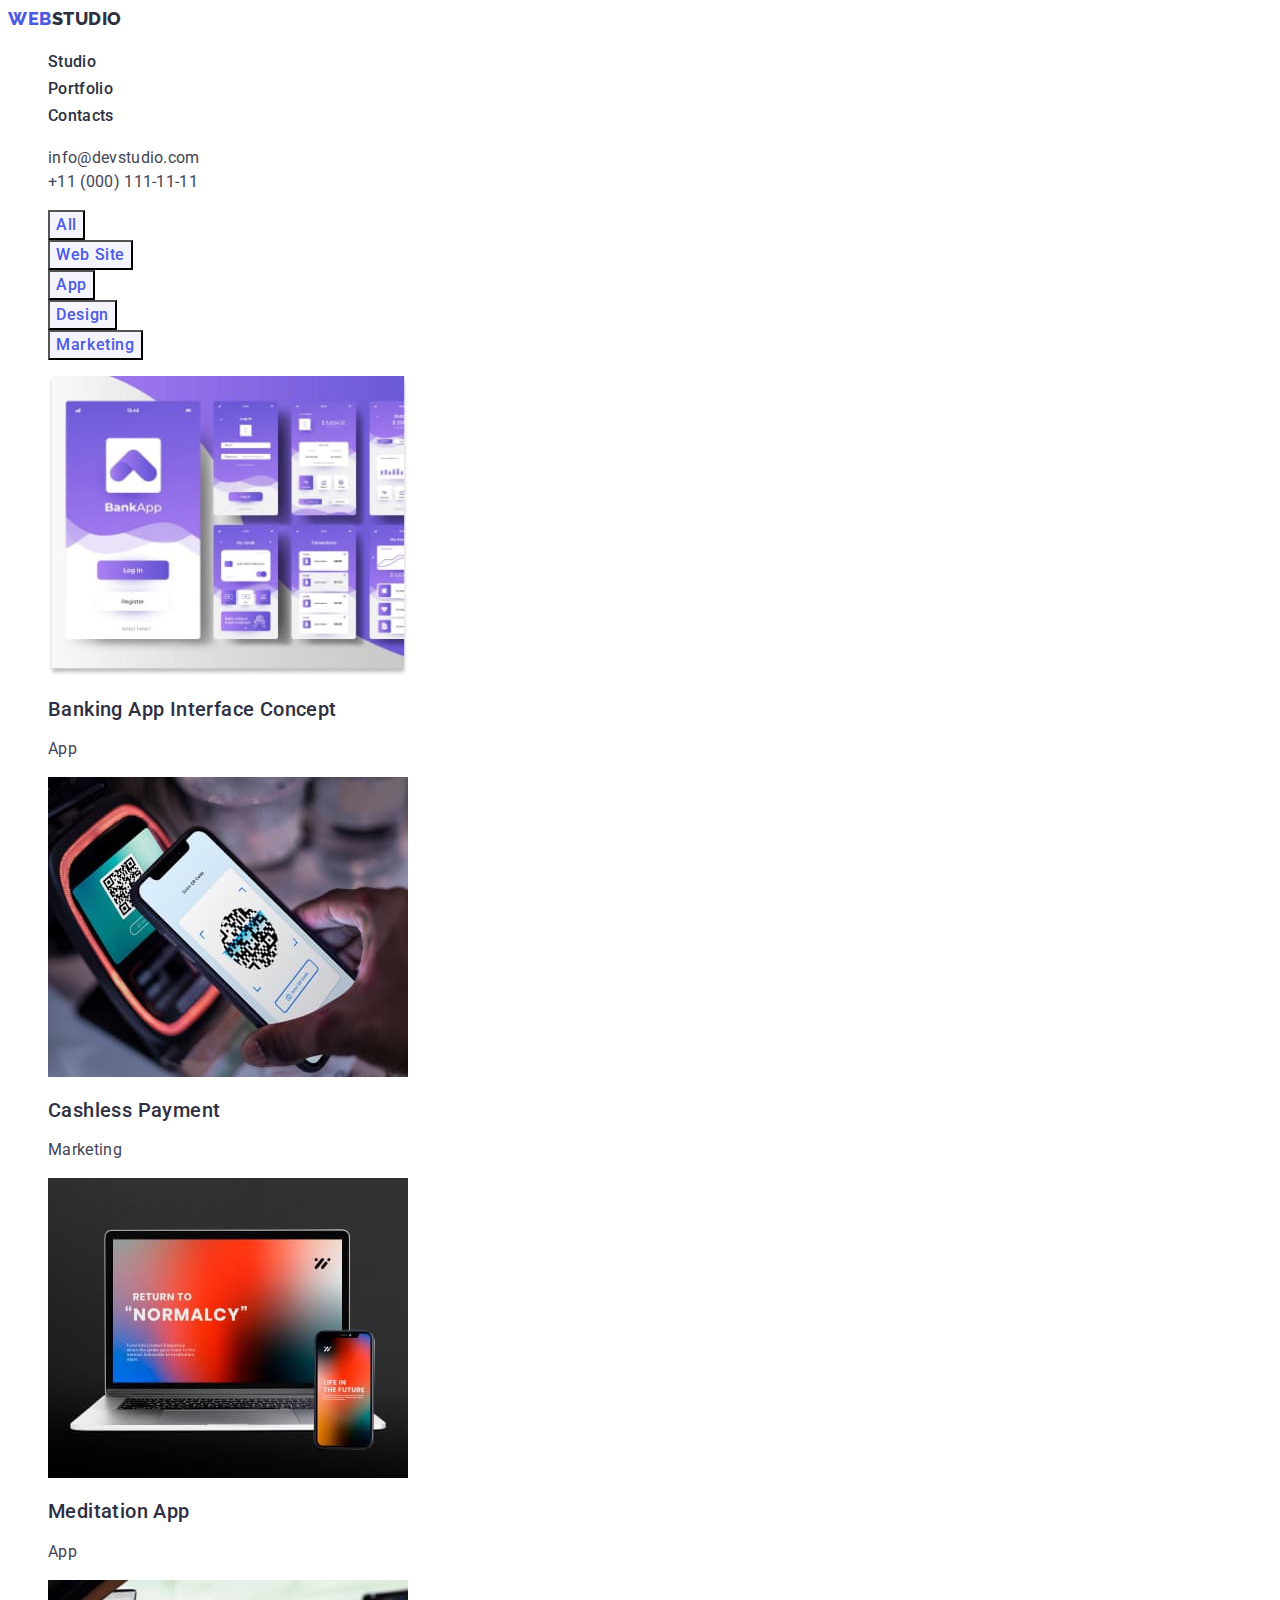
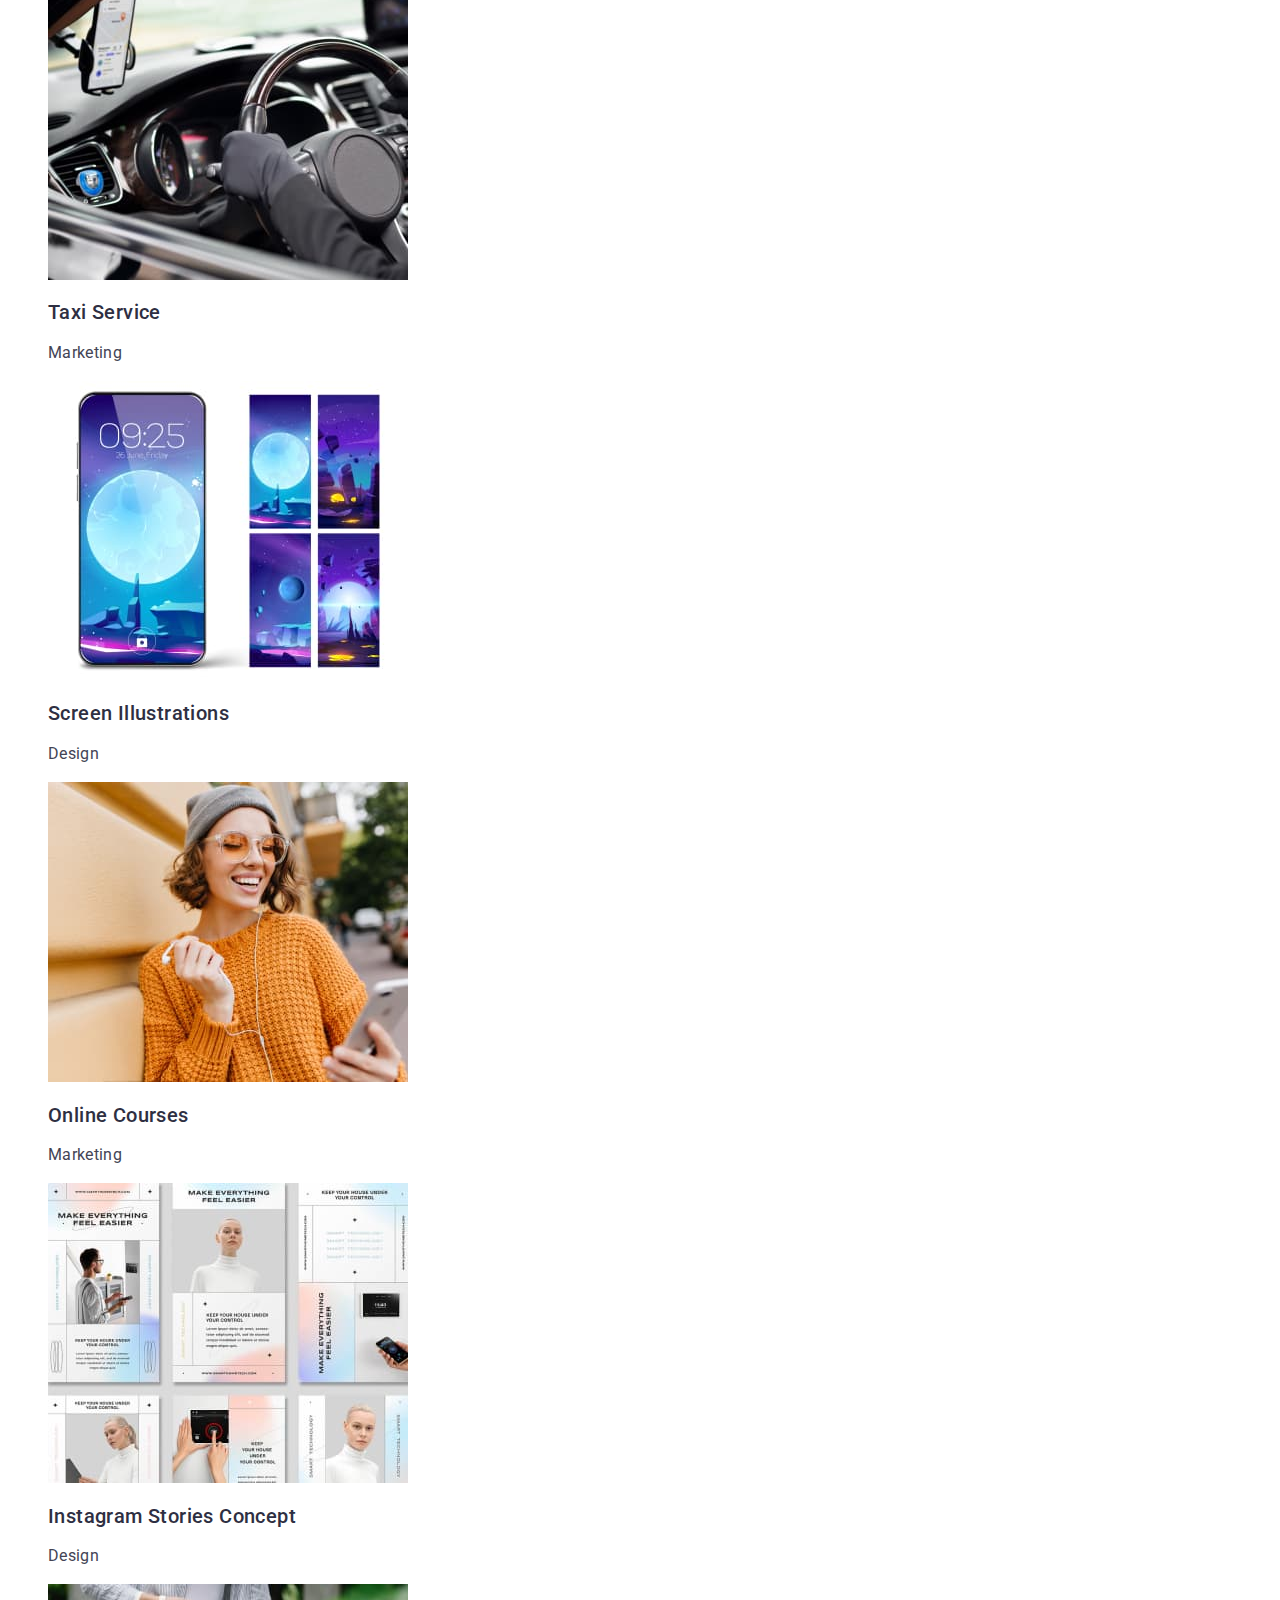
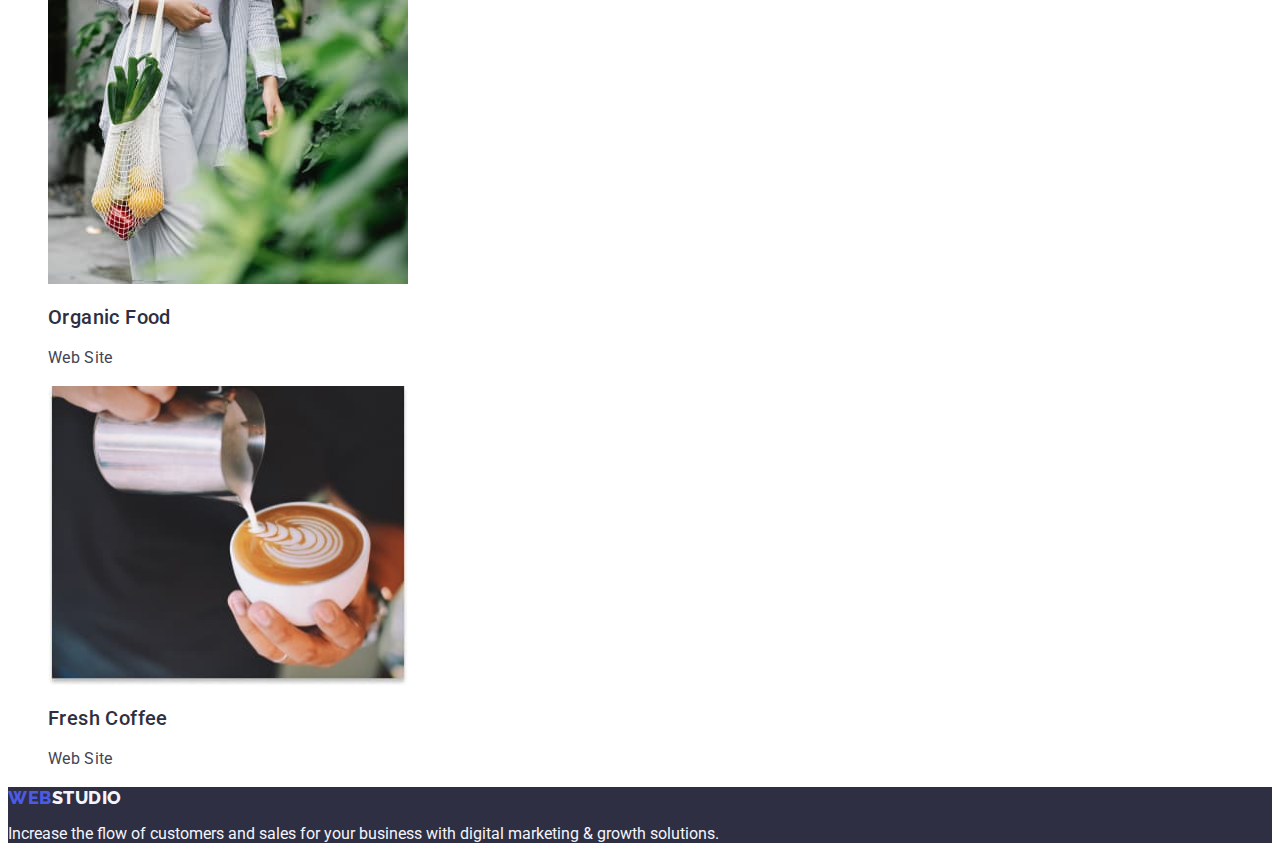
==== portfolio.html @ 9e032e18 "Initial commit" ====
<!DOCTYPE html>
<html lang="en">
<head>
    <meta charset="UTF-8">
    <meta http-equiv="X-UA-Compatible" content="IE=edge">
    <meta name="viewport" content="width=device-width, initial-scale=1.0">
    <title>Portfolio</title>
    <link rel="preconnect" href="https://fonts.googleapis.com">
    <link rel="preconnect" href="https://fonts.gstatic.com" crossorigin>
    <link href="https://fonts.googleapis.com/css2?family=Raleway:wght@800&family=Roboto:wght@400;500;700;900&display=swap"
      rel="stylesheet">
    <link rel="stylesheet" href="./css/styles.css">
</head>
<body> 
<header class="page-header">
  <nav class="page-navigation">
    <a href="./index.html" class="logo link">Web<span class="logo-part-dark">Studio</span></a>
    <ul class="menu list">
      <li class="menu-item">
        <a class="menu-link link" href="./index.html">Studio</a>
      </li>
      <li class="menu-item">
        <a class="menu-link link" href="./portfolio.html">Portfolio</a>
      </li>
      <li class="menu-item">
        <a class="menu-link link" href="">Contacts</a>
      </li>
    </ul>
  </nav>
  <address class="contact">
    <ul class="contact-list list">
      <li class="contact-item">
        <a class="contact-link link" href="mailto:info@devstudio.com">info@devstudio.com</a>
      </li>
      <li>
        <a class="contact-link link" href="tel:+110001111111">+11 (000) 111-11-11</a>
      </li>
    </ul>
  </address>
</header>
  <main>
    <section>
      <h1 hidden>Our Projects></h1>
      <ul class="filter-button-list list">
        <li class="button-list-item">
          <button class="filter-button" type="button">All</button>
        </li>
        <li class="button-list-item">
          <button class="filter-button" type="button">Web Site</button>
        </li>
        <li class="button-list-item">
          <button class="filter-button" type="button">App</button>
        </li>
        <li class="button-list-item">
          <button class="filter-button" type="button">Design</button>
        </li>
        <li class="button-list-item">
          <button class="filter-button" type="button">Marketing</button>
        </li>
      </ul>

      <ul class="projects-card-list list">
        <li>
         <a class="project-link link"><img src="./images/row1/banking-app-interface-concept.jpg" alt="Screens of a banking application in purple and white colors." width="360" height="300">
           <h2 class="description-title">Banking App Interface Concept</h2>
           <p class="description-text">App</p>
         </a>
        </li>
        <li>
          <a class="project-link link"><img src="./images/row1/cashless-payment.jpg" alt="Paying with a phone by holding it close to a terminal." width="360" height="300">
             <h2 class="description-title">Cashless Payment</h2>
             <p class="description-text">Marketing</p>
          </a>
        </li>
        <li> 
          <a class="project-link link"><img src="./images/row1/meditation-app.jpg" alt="A phone and leptop with a text on green background. Return to normalcy. Life in the future." width="360" height="300">
             <h2 class="description-title">Meditation App</h2>
             <p class="description-text">App</p>
          </a>
        </li>
        <li> 
          <a class="project-link link"><img src="./images/row2/taxi-service.jpg" alt="A car salon. Hands on the steering wheel." width="360" height="300">
             <h2 class="description-title">Taxi Service</h2>
             <p class="description-text">Marketing</p>
          </a>
        </li>
        <li>
           <a class="project-link link"><img src="./images/row2/screen-illustrations.jpg" alt="Wallpaper illustrations for a phone picturing the moon upon a deserted planet." width="360" height="300">
              <h2 class="description-title">Screen Illustrations</h2>
              <p class="description-text">Design</p>
            </a>
        </li>
        <li>
           <a class="project-link link"><img src="./images/row2/online-courses.jpg" alt="A smiling girl wearing headphones and sunglasses." width="360" height="300">
              <h2 class="description-title">Online Courses</h2>
              <p class="description-text">Marketing</p>
           </a>
        </li>
        <li> 
           <a class="project-link link"><img src="./images/row3/instagram-stories-concept.jpg" alt="Instagram posts with pictures of people in white." width="360" height="300">
              <h2 class="description-title">Instagram Stories Concept</h2>
              <p class="description-text">Design</p>
            </a>
          </li>
        <li>
           <a class="project-link link"><img src="./images/row3/organic-food.jpg" alt="A woman carring a groceries bag." width="360" height="300">
              <h2 class="description-title">Organic Food</h2>
              <p class="description-text">Web Site</p>
            </a>
        </li>
        <li>
            <a class="project-link link"><img src="./images/row3/fresh-coffee.jpg" alt="A cup of coffee with foam." width="360" height="300">
                <h2 class="description-title">Fresh Coffee</h2>
                <p class="description-text">Web Site</p>
            </a>
        </li>
      </ul>
    </section>
  </main>
    <footer class="page-footer">
        <a href="./index.html" class="logo link">Web<span class="logo-part-light">Studio</span></a>
        <p class="footer-text">Increase the flow of customers and sales for your business with digital marketing & growth solutions.          
        </p>
    </footer>
  </body>               
 </html>
---- css/styles.css ----
/* Studio Page */
:root {
 --main-font-family: "Roboto", sans-serif;
 --secondary-font-family: "Raleway", sans-serif;
 --color-iris: #4d5ae5;
 --color-ocean: #404bbf;
 --color-navy-blue: #2e2f42;
 --color-green: #31d0aa;
 --color-slate: #434455;
 --color-light-slate: #8e8f99;
 --color-cornflower: #e7e9fc;
 --color-cloud: #f4f4fd;
 --color-grey: #2e2f42;
 --color-navy-blue-modal: #2e2f42;
 --color-white: #ffffff;
 --color-dairy: #fcfcfc;
}

body {
  font-family: "Roboto", sans-serif;
  color: var(--color-slate);
  background-color: var(--color-white);
}

.page-navigation {
  font-weight: 800;
  font-size: 18px;
  line-height: 1.17;
  letter-spacing: 0.03em;
  color: var(--color-iris);
}

.hero-tittle {
  font-family: "Roboto", sans-serif;
  font-weight: 700;
  font-size: 56px;
  line-height: 1.07;
  text-align: center;
  letter-spacing: 0.02em;
  color: var(--color-white);
}

.description-title {
font-weight: 500;
font-size: 20px;
line-height: 1.2;
letter-spacing: 0.02em;
color: var(--color-navy-blue-modal);
}

.description-text {
font-family: "Roboto", sans-serif;
font-size: 16px;
line-height: 1.5;
letter-spacing: 0.02em;
color: var(--color-slate);
background-color: var(--color-white,#FFFFFF);
}

.contact-list{
  font-style: normal;
  color: var(--color-slate);
}

.list {
  list-style: none;
}

.logo {
  font-family: "Raleway", sans-serif;
  font-weight: 800;
  font-size: 18px;
  line-height: 1.17;
  letter-spacing: 0.03em;
  text-transform: uppercase;
  color: var(--color-iris);

}

.logo-part-dark {
  color: var(--color-navy-blue);
}

.logo-part-light {
  color: var(--color-cloud);
}

.link {
  text-decoration: none;
}

.menu-item {
  letter-spacing: 0.02em;
  line-height: 1.5;
  font-weight: 500;
  color: var(--color-navy-blue);
} 

.menu-link {
  font-family: "Roboto", sans-serif;
  line-height: 1.5;
  letter-spacing: 0.02em;
  font-weight: 500;
  font-size: 16px;
  color: var(--color-navy-blue);
}

.menu-link:hover,
.menu-link:focus {
  color: #404bbf;
}

.contact-link:hover,
.contact-link:focus {
  color: #404bbf;
}
.contact {
 font-style: normal;
}

.contact-item {
 font-style: normal;
 font-weight: 400;
 color: var(--color-slate);
}

.contact-link {
 font-family: 'Roboto';
 font-style: normal;
 font-weight: 400;
 font-size: 16px;
 line-height: 24px;
 letter-spacing: 0.02em;
 color: #434455;
}

.hero {
  background-color: var(--color-navy-blue-modal);
}

.logo-header-light {
  color: var(--color-navy-blue);
}
.modal-open-btn {
 font-family: "Roboto", sans-serif;
 display: block;
 height: 56px;
 border: none;
 border-radius: 4px;
 padding: 16px 32px;
 min-width: 169px;
 font-weight: 500;
 font-size: 16px;
 line-height: 1.5;
 align-items: center;
 letter-spacing: 0.04em;
 text-align: center;
 color: var(--color-white);
 background-color: var(--color-iris);
 margin: 0 auto;
 cursor: pointer;
}

.modal-open-btn:hover,
.modal-open-btn:focus {
 background-color: var(--color-ocean);
}

.hidden-title {
visibility: hidden;
}

.section-title {
  font-weight: 700;
  font-size: 36px;
  line-height: 1.11;
  letter-spacing: 0.02em;
  text-align: center;
  text-transform: capitalize;
  color: var(--color-navy-blue-modal);
}

.our-team-section {
  background-color: var(--color-cloud);
}

.card {
  background-color: var(--color-white);
}

.page-footer {
  background-color: var(--color-navy-blue-modal);
}

.footer-text {
  color: var(--color-cloud);
}
/* Portfolio Page */
.filter-button {
  font-family: "Roboto", sans-serif ;
  font-weight: 500;
  font-size: 16px;
  line-height: 1.5;
  letter-spacing: 0.04em;
  cursor: pointer;
  color: var(--color-iris);
  background-color: var(--color-cloud);
}
.filter-button:hover,
.filter-button:focus {
  color: var(--color-white);
  background-color: var(--color-ocean);
}
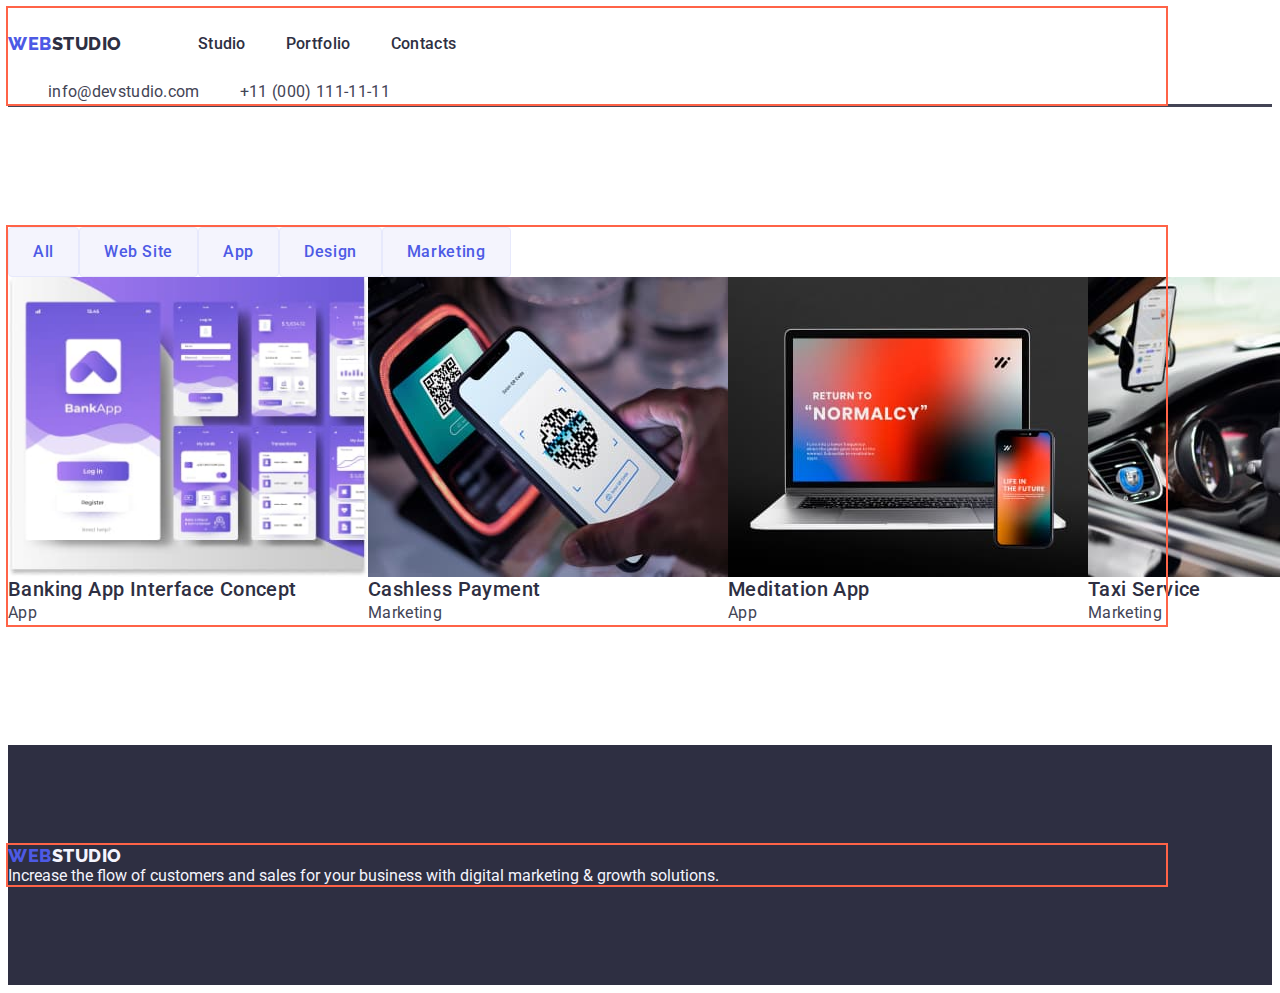
==== commit 2d589bd8: "update html" ====
--- a/portfolio.html
+++ b/portfolio.html
@@ -13,114 +13,131 @@
 </head>
 <body> 
 <header class="page-header">
-  <nav class="page-navigation">
-    <a href="./index.html" class="logo link">Web<span class="logo-part-dark">Studio</span></a>
-    <ul class="menu list">
-      <li class="menu-item">
-        <a class="menu-link link" href="./index.html">Studio</a>
-      </li>
-      <li class="menu-item">
-        <a class="menu-link link" href="./portfolio.html">Portfolio</a>
-      </li>
-      <li class="menu-item">
-        <a class="menu-link link" href="">Contacts</a>
-      </li>
-    </ul>
-  </nav>
-  <address class="contact">
-    <ul class="contact-list list">
-      <li class="contact-item">
-        <a class="contact-link link" href="mailto:info@devstudio.com">info@devstudio.com</a>
-      </li>
-      <li>
-        <a class="contact-link link" href="tel:+110001111111">+11 (000) 111-11-11</a>
-      </li>
-    </ul>
-  </address>
+  <div class="container">
+    <nav class="page-navigation">
+      <a href="./index.html" class="logo link">Web<span class="logo-part-dark">Studio</span></a>
+      <ul class="menu list">
+        <li class="menu-item">
+          <a class="menu-link link" href="./index.html">Studio</a>
+        </li>
+        <li class="menu-item">
+          <a class="menu-link link" href="./portfolio.html">Portfolio</a>
+        </li>
+        <li class="menu-item">
+          <a class="menu-link link" href="">Contacts</a>
+        </li>
+      </ul>
+    </nav>
+    <address class="contact">
+      <ul class="contact-list list">
+        <li class="contact-item">
+          <a class="contact-link link" href="mailto:info@devstudio.com">info@devstudio.com</a>
+        </li>
+        <li>
+          <a class="contact-link link" href="tel:+110001111111">+11 (000) 111-11-11</a>
+        </li>
+      </ul>
+    </address>
+  </div>
 </header>
   <main>
     <section>
-      <h1 hidden>Our Projects></h1>
-      <ul class="filter-button-list list">
-        <li class="button-list-item">
-          <button class="filter-button" type="button">All</button>
-        </li>
-        <li class="button-list-item">
-          <button class="filter-button" type="button">Web Site</button>
-        </li>
-        <li class="button-list-item">
-          <button class="filter-button" type="button">App</button>
-        </li>
-        <li class="button-list-item">
-          <button class="filter-button" type="button">Design</button>
-        </li>
-        <li class="button-list-item">
-          <button class="filter-button" type="button">Marketing</button>
-        </li>
-      </ul>
+      <div class="container">
+<h1 hidden>Our Projects></h1>
+<ul class="filter-button-list list">
+  <li class="button-list-item">
+    <button class="filter-button" type="button">All</button>
+  </li>
+  <li class="button-list-item">
+    <button class="filter-button" type="button">Web Site</button>
+  </li>
+  <li class="button-list-item">
+    <button class="filter-button" type="button">App</button>
+  </li>
+  <li class="button-list-item">
+    <button class="filter-button" type="button">Design</button>
+  </li>
+  <li class="button-list-item">
+    <button class="filter-button" type="button">Marketing</button>
+  </li>
+</ul>
 
-      <ul class="projects-card-list list">
-        <li>
-         <a class="project-link link"><img src="./images/row1/banking-app-interface-concept.jpg" alt="Screens of a banking application in purple and white colors." width="360" height="300">
-           <h2 class="description-title">Banking App Interface Concept</h2>
-           <p class="description-text">App</p>
-         </a>
-        </li>
-        <li>
-          <a class="project-link link"><img src="./images/row1/cashless-payment.jpg" alt="Paying with a phone by holding it close to a terminal." width="360" height="300">
-             <h2 class="description-title">Cashless Payment</h2>
-             <p class="description-text">Marketing</p>
-          </a>
-        </li>
-        <li> 
-          <a class="project-link link"><img src="./images/row1/meditation-app.jpg" alt="A phone and leptop with a text on green background. Return to normalcy. Life in the future." width="360" height="300">
-             <h2 class="description-title">Meditation App</h2>
-             <p class="description-text">App</p>
-          </a>
-        </li>
-        <li> 
-          <a class="project-link link"><img src="./images/row2/taxi-service.jpg" alt="A car salon. Hands on the steering wheel." width="360" height="300">
-             <h2 class="description-title">Taxi Service</h2>
-             <p class="description-text">Marketing</p>
-          </a>
-        </li>
-        <li>
-           <a class="project-link link"><img src="./images/row2/screen-illustrations.jpg" alt="Wallpaper illustrations for a phone picturing the moon upon a deserted planet." width="360" height="300">
-              <h2 class="description-title">Screen Illustrations</h2>
-              <p class="description-text">Design</p>
-            </a>
-        </li>
-        <li>
-           <a class="project-link link"><img src="./images/row2/online-courses.jpg" alt="A smiling girl wearing headphones and sunglasses." width="360" height="300">
-              <h2 class="description-title">Online Courses</h2>
-              <p class="description-text">Marketing</p>
-           </a>
-        </li>
-        <li> 
-           <a class="project-link link"><img src="./images/row3/instagram-stories-concept.jpg" alt="Instagram posts with pictures of people in white." width="360" height="300">
-              <h2 class="description-title">Instagram Stories Concept</h2>
-              <p class="description-text">Design</p>
-            </a>
-          </li>
-        <li>
-           <a class="project-link link"><img src="./images/row3/organic-food.jpg" alt="A woman carring a groceries bag." width="360" height="300">
-              <h2 class="description-title">Organic Food</h2>
-              <p class="description-text">Web Site</p>
-            </a>
-        </li>
-        <li>
-            <a class="project-link link"><img src="./images/row3/fresh-coffee.jpg" alt="A cup of coffee with foam." width="360" height="300">
-                <h2 class="description-title">Fresh Coffee</h2>
-                <p class="description-text">Web Site</p>
-            </a>
-        </li>
-      </ul>
+<ul class="projects-card-list list">
+  <li>
+    <a class="project-link link"><img src="./images/row1/banking-app-interface-concept.jpg"
+        alt="Screens of a banking application in purple and white colors." width="360" height="300">
+      <h2 class="description-title">Banking App Interface Concept</h2>
+      <p class="description-text">App</p>
+    </a>
+  </li>
+  <li>
+    <a class="project-link link"><img src="./images/row1/cashless-payment.jpg"
+        alt="Paying with a phone by holding it close to a terminal." width="360" height="300">
+      <h2 class="description-title">Cashless Payment</h2>
+      <p class="description-text">Marketing</p>
+    </a>
+  </li>
+  <li>
+    <a class="project-link link"><img src="./images/row1/meditation-app.jpg"
+        alt="A phone and leptop with a text on green background. Return to normalcy. Life in the future." width="360"
+        height="300">
+      <h2 class="description-title">Meditation App</h2>
+      <p class="description-text">App</p>
+    </a>
+  </li>
+  <li>
+    <a class="project-link link"><img src="./images/row2/taxi-service.jpg"
+        alt="A car salon. Hands on the steering wheel." width="360" height="300">
+      <h2 class="description-title">Taxi Service</h2>
+      <p class="description-text">Marketing</p>
+    </a>
+  </li>
+  <li>
+    <a class="project-link link"><img src="./images/row2/screen-illustrations.jpg"
+        alt="Wallpaper illustrations for a phone picturing the moon upon a deserted planet." width="360" height="300">
+      <h2 class="description-title">Screen Illustrations</h2>
+      <p class="description-text">Design</p>
+    </a>
+  </li>
+  <li>
+    <a class="project-link link"><img src="./images/row2/online-courses.jpg"
+        alt="A smiling girl wearing headphones and sunglasses." width="360" height="300">
+      <h2 class="description-title">Online Courses</h2>
+      <p class="description-text">Marketing</p>
+    </a>
+  </li>
+  <li>
+    <a class="project-link link"><img src="./images/row3/instagram-stories-concept.jpg"
+        alt="Instagram posts with pictures of people in white." width="360" height="300">
+      <h2 class="description-title">Instagram Stories Concept</h2>
+      <p class="description-text">Design</p>
+    </a>
+  </li>
+  <li>
+    <a class="project-link link"><img src="./images/row3/organic-food.jpg" alt="A woman carring a groceries bag."
+        width="360" height="300">
+      <h2 class="description-title">Organic Food</h2>
+      <p class="description-text">Web Site</p>
+    </a>
+  </li>
+  <li>
+    <a class="project-link link"><img src="./images/row3/fresh-coffee.jpg" alt="A cup of coffee with foam." width="360"
+        height="300">
+      <h2 class="description-title">Fresh Coffee</h2>
+      <p class="description-text">Web Site</p>
+    </a>
+  </li>
+</ul>
+      </div>
     </section>
   </main>
     <footer class="page-footer">
+      <div class="container">
         <a href="./index.html" class="logo link">Web<span class="logo-part-light">Studio</span></a>
-        <p class="footer-text">Increase the flow of customers and sales for your business with digital marketing & growth solutions.          
+        <p class="footer-text">Increase the flow of customers and sales for your business with digital marketing & growth
+          solutions.
         </p>
+      </div>
     </footer>
   </body>               
  </html>--- a/css/styles.css
+++ b/css/styles.css
@@ -1,25 +1,50 @@
 /* Studio Page */
 :root {
- --main-font-family: "Roboto", sans-serif;
- --secondary-font-family: "Raleway", sans-serif;
- --color-iris: #4d5ae5;
- --color-ocean: #404bbf;
- --color-navy-blue: #2e2f42;
- --color-green: #31d0aa;
- --color-slate: #434455;
- --color-light-slate: #8e8f99;
- --color-cornflower: #e7e9fc;
- --color-cloud: #f4f4fd;
- --color-grey: #2e2f42;
- --color-navy-blue-modal: #2e2f42;
- --color-white: #ffffff;
- --color-dairy: #fcfcfc;
+  --main-font-family: "Roboto", sans-serif;
+  --secondary-font-family: "Raleway", sans-serif;
+  --color-iris: #4d5ae5;
+  --color-ocean: #404bbf;
+  --color-navy-blue: #2e2f42;
+  --color-green: #31d0aa;
+  --color-slate: #434455;
+  --color-light-slate: #8e8f99;
+  --color-cornflower: #e7e9fc;
+  --color-cloud: #f4f4fd;
+  --color-grey: #2e2f42;
+  --color-navy-blue-modal: #2e2f42;
+  --color-white: #ffffff;
+  --color-dairy: #fcfcfc;
 }
 
 body {
   font-family: "Roboto", sans-serif;
   color: var(--color-slate);
   background-color: var(--color-white);
+}
+
+.container {
+ width: 1158px;
+ /*margin: 0 auto;
+ padding: 0 15px;*/
+ outline: 2px solid tomato;
+}
+
+img,
+a {
+  display: block;
+}
+
+section {
+  padding-top: 120px;
+  padding-bottom: 120px;
+}
+
+/* header styles */
+
+.page-header-container {
+  display: flex;
+  align-items: center;
+  margin: 0, auto;
 }
 
 .page-navigation {
@@ -28,6 +53,9 @@
   line-height: 1.17;
   letter-spacing: 0.03em;
   color: var(--color-iris);
+  display: flex;
+  align-items: center;
+  /* column-gap: 76px; */
 }
 
 .hero-tittle {
@@ -38,43 +66,56 @@
   text-align: center;
   letter-spacing: 0.02em;
   color: var(--color-white);
+  padding-bottom: 48px;
 }
 
 .description-title {
-font-weight: 500;
-font-size: 20px;
-line-height: 1.2;
-letter-spacing: 0.02em;
-color: var(--color-navy-blue-modal);
+  font-weight: 500;
+  font-size: 20px;
+  line-height: 1.2;
+  letter-spacing: 0.02em;
+  color: var(--color-navy-blue-modal);
 }
 
 .description-text {
-font-family: "Roboto", sans-serif;
-font-size: 16px;
-line-height: 1.5;
-letter-spacing: 0.02em;
-color: var(--color-slate);
-background-color: var(--color-white,#FFFFFF);
-}
-
-.contact-list{
-  font-style: normal;
+  font-family: "Roboto", sans-serif;
+  font-size: 16px;
+  line-height: 1.5;
+  letter-spacing: 0.02em;
   color: var(--color-slate);
-}
-
-.list {
-  list-style: none;
+  background-color: var(--color-white, #FFFFFF);
+}
+
+.contact-list {
+  font-style: normal;
+  color: var(--color-slate);
+}
+
+.our-advantages-section {
+  padding: 120px 0;
+}
+
+.our-advantages-list {
+  display: flex;
+  gap: 24px;
+}
+
+.advantages-list-item {
+ flex-basis: calc((100%-72px)/4);
 }
 
 .logo {
   font-family: "Raleway", sans-serif;
+  font-style: normal;
   font-weight: 800;
   font-size: 18px;
   line-height: 1.17;
   letter-spacing: 0.03em;
   text-transform: uppercase;
   color: var(--color-iris);
-
+  margin-right: 76px;
+  display: flex;
+  align-self: center;
 }
 
 .logo-part-dark {
@@ -85,16 +126,64 @@
   color: var(--color-cloud);
 }
 
+
+
+h1,
+h2,
+h3,
+h4,
+p {
+  margin-top: 0;
+  margin-bottom: 0;
+}
+
+ul,
+ol {
+  margin-top: 0;
+  margin-bottom: 0;
+  padding-left: 0;
+}
+
+img {
+  display: block;
+}
+
 .link {
   text-decoration: none;
 }
 
+.list {
+  list-style: none;
+  margin: 0;
+  padding: 0;
+  list-style: none;
+  display: flex;
+}
+/* HEADER */
+
+.page-header {
+  display: flex;
+  align-items: center;
+  border-bottom: solid;
+ }
+
+.page-navigation {
+  display: flex;
+  align-items: center;
+}
+
+.menu {
+  display: flex;
+  align-items: center;
+  column-gap: 40px;
+}
+
 .menu-item {
   letter-spacing: 0.02em;
   line-height: 1.5;
   font-weight: 500;
   color: var(--color-navy-blue);
-} 
+}
 
 .menu-link {
   font-family: "Roboto", sans-serif;
@@ -103,6 +192,7 @@
   font-weight: 500;
   font-size: 16px;
   color: var(--color-navy-blue);
+  padding: 24px 0;
 }
 
 .menu-link:hover,
@@ -114,24 +204,31 @@
 .contact-link:focus {
   color: #404bbf;
 }
+
 .contact {
- font-style: normal;
+  font-style: normal;
+  margin-left: auto;
 }
 
 .contact-item {
- font-style: normal;
- font-weight: 400;
- color: var(--color-slate);
+  font-style: normal;
+  font-weight: 400;
+  color: var(--color-slate);
+  display: flex;
 }
 
 .contact-link {
- font-family: 'Roboto';
- font-style: normal;
- font-weight: 400;
- font-size: 16px;
- line-height: 24px;
- letter-spacing: 0.02em;
- color: #434455;
+  font-family: 'Roboto';
+  font-style: normal;
+  font-weight: 400;
+  font-size: 16px;
+  line-height: 24px;
+  letter-spacing: 0.02em;
+  color: #434455;
+  margin-left: auto;
+  display: flex;
+  padding-left: 40px;
+ 
 }
 
 .hero {
@@ -140,34 +237,34 @@
 
 .logo-header-light {
   color: var(--color-navy-blue);
-}
+ }
+
 .modal-open-btn {
- font-family: "Roboto", sans-serif;
- display: block;
- height: 56px;
- border: none;
- border-radius: 4px;
- padding: 16px 32px;
- min-width: 169px;
- font-weight: 500;
- font-size: 16px;
- line-height: 1.5;
- align-items: center;
- letter-spacing: 0.04em;
- text-align: center;
- color: var(--color-white);
- background-color: var(--color-iris);
- margin: 0 auto;
- cursor: pointer;
+  font-family: "Roboto", sans-serif;
+  font-weight: 500;
+  font-size: 16px;
+  line-height: 1.5;
+  align-items: center;
+  letter-spacing: 0.04em;
+  text-align: center;
+  color: var(--color-white);
+  background-color: var(--color-iris);
+  margin: 48px auto 0 auto;
+  cursor: pointer;
+  display: block;
+  height: 56px;
+  border-radius: 4px;
+  padding: 16px 32px;
+  min-width: 169px;
 }
 
 .modal-open-btn:hover,
 .modal-open-btn:focus {
- background-color: var(--color-ocean);
+  background-color: var(--color-ocean);
 }
 
 .hidden-title {
-visibility: hidden;
+  visibility: hidden;
 }
 
 .section-title {
@@ -190,14 +287,16 @@
 
 .page-footer {
   background-color: var(--color-navy-blue-modal);
+  padding: 100px 0;
 }
 
 .footer-text {
   color: var(--color-cloud);
 }
+
 /* Portfolio Page */
 .filter-button {
-  font-family: "Roboto", sans-serif ;
+  font-family: "Roboto", sans-serif;
   font-weight: 500;
   font-size: 16px;
   line-height: 1.5;
@@ -205,10 +304,17 @@
   cursor: pointer;
   color: var(--color-iris);
   background-color: var(--color-cloud);
-}
+  padding: 12px 24px;
+  display: flex;
+  align-items: center;
+  text-align: center;
+  border: 1px solid #E7E9FC;
+  border-radius: 4px;
+}
+
 .filter-button:hover,
 .filter-button:focus {
   color: var(--color-white);
   background-color: var(--color-ocean);
-}
-
+  border: 1px solid transparent;
+}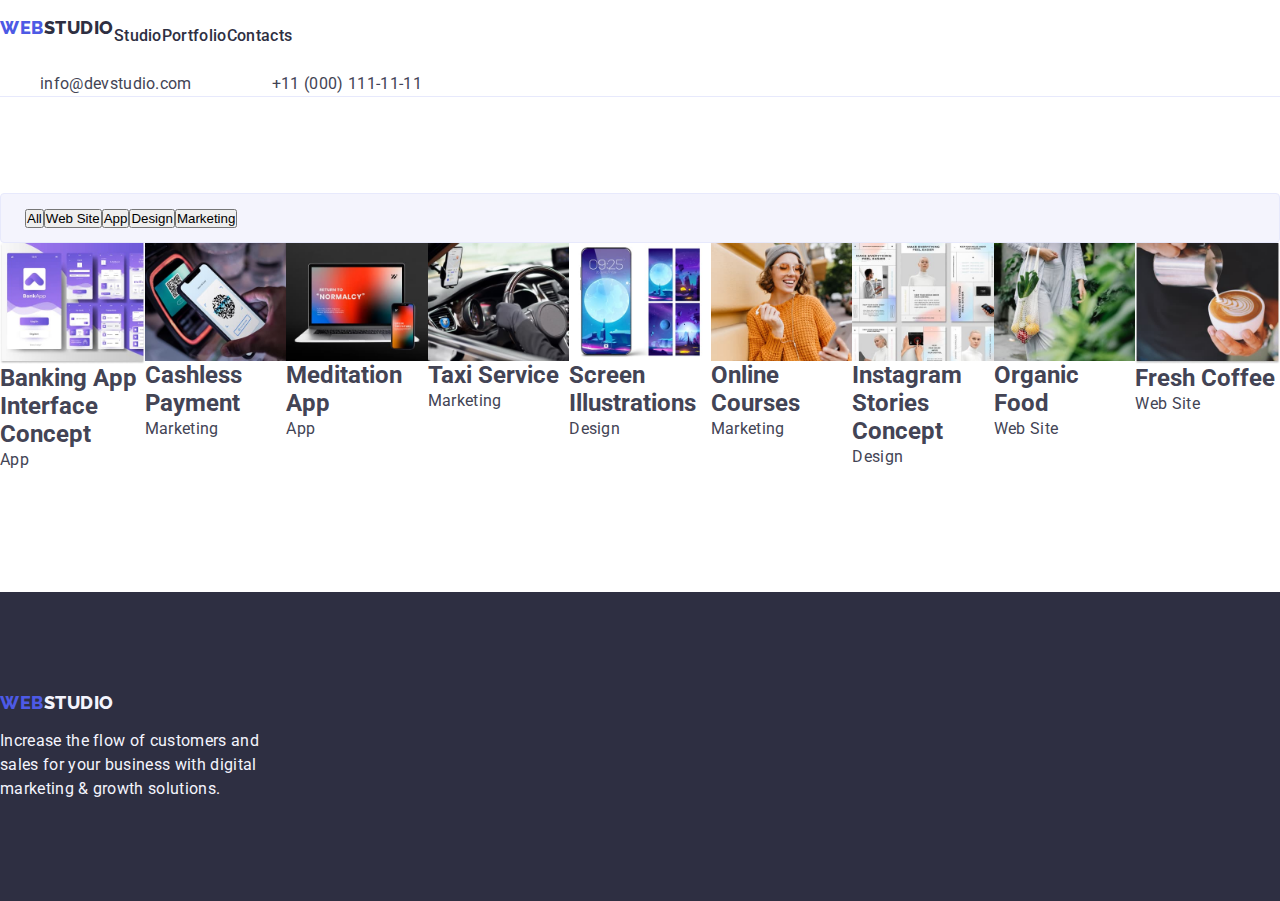
==== commit 4a881bef: "update html" ====
--- a/portfolio.html
+++ b/portfolio.html
@@ -13,17 +13,17 @@
 </head>
 <body> 
 <header class="page-header">
-  <div class="container">
+  <div class="portfolio-container">
     <nav class="page-navigation">
       <a href="./index.html" class="logo link">Web<span class="logo-part-dark">Studio</span></a>
-      <ul class="menu list">
-        <li class="menu-item">
+      <ul class="portfolio-menu list">
+        <li class="portfolio-menu-item">
           <a class="menu-link link" href="./index.html">Studio</a>
         </li>
-        <li class="menu-item">
+        <li class="portfolio-menu-item">
           <a class="menu-link link" href="./portfolio.html">Portfolio</a>
         </li>
-        <li class="menu-item">
+        <li class="portfolio-menu-item">
           <a class="menu-link link" href="">Contacts</a>
         </li>
       </ul>
@@ -41,8 +41,8 @@
   </div>
 </header>
   <main>
-    <section>
-      <div class="container">
+    <section class="portfolio-page">
+      <div class="portfolio-container">
 <h1 hidden>Our Projects></h1>
 <ul class="filter-button-list list">
   <li class="button-list-item">
@@ -63,68 +63,92 @@
 </ul>
 
 <ul class="projects-card-list list">
-  <li>
-    <a class="project-link link"><img src="./images/row1/banking-app-interface-concept.jpg"
+  <li class="project-list">
+    <a class="project-link link"><img class="images" src="./images/row1/banking-app-interface-concept.jpg"
         alt="Screens of a banking application in purple and white colors." width="360" height="300">
-      <h2 class="description-title">Banking App Interface Concept</h2>
-      <p class="description-text">App</p>
+        <div class="portfolio-container">
+          <h2 class="description-title">Banking App Interface Concept</h2>
+          <p class="description-text">App</p>
+        </div>
+    </a>
+  </li>
+  <li class="project-list">
+    <a class="project-link link"><img class="images" src="./images/row1/cashless-payment.jpg"
+        alt="Paying with a phone by holding it close to a terminal." width="360" height="300">
+        <div class="portfolio-container">
+          <h2 class="description-title">Cashless Payment</h2>
+          <p class="description-text">Marketing</p>
+        </div>
+    </a>
+  </li>
+  <li class="project-list">
+    <a class="project-link link"><img class="images" src="./images/row1/meditation-app.jpg"
+        alt="A phone and leptop with a text on green background. Return to normalcy. Life in the future." width="360"
+        height="300">
+        <div class="portfolio-container">
+          <h2 class="description-title">Meditation App</h2>
+          <p class="description-text">App</p>
+        </div>
+
+    </a>
+  </li>
+  <li class="project-list">
+    <a class="project-link link"><img class="images" src="./images/row2/taxi-service.jpg"
+        alt="A car salon. Hands on the steering wheel." width="360" height="300">
+        <div class="portfolio-container">
+          <h2 class="description-title">Taxi Service</h2>
+          <p class="description-text">Marketing</p>
+        </div>
+      
+    </a>
+  </li>
+  <li class="project-list">
+    <a class="project-link link"><img class="images" src="./images/row2/screen-illustrations.jpg"
+        alt="Wallpaper illustrations for a phone picturing the moon upon a deserted planet." width="360" height="300">
+        <div class="portfolio-container">
+          <h2 class="description-title">Screen Illustrations</h2>
+          <p class="description-text">Design</p>
+        </div>
+
+    </a>
+  </li>
+  <li class="project-list">
+    <a class="project-link link"><img class="images" src="./images/row2/online-courses.jpg"
+        alt="A smiling girl wearing headphones and sunglasses." width="360" height="300">
+        <div class="portfolio-container">
+          <h2 class="description-title">Online Courses</h2>
+          <p class="description-text">Marketing</p>
+        </div>
     </a>
   </li>
   <li>
-    <a class="project-link link"><img src="./images/row1/cashless-payment.jpg"
-        alt="Paying with a phone by holding it close to a terminal." width="360" height="300">
-      <h2 class="description-title">Cashless Payment</h2>
-      <p class="description-text">Marketing</p>
+    <a class="project-link link"><img class="images" src="./images/row3/instagram-stories-concept.jpg"
+        alt="Instagram posts with pictures of people in white." width="360" height="300">
+        <div class="portfolio-container">
+          <h2 class="description-title">Instagram Stories Concept</h2>
+          <p class="description-text">Design</p>
+        </div>
+      
     </a>
   </li>
-  <li>
-    <a class="project-link link"><img src="./images/row1/meditation-app.jpg"
-        alt="A phone and leptop with a text on green background. Return to normalcy. Life in the future." width="360"
-        height="300">
-      <h2 class="description-title">Meditation App</h2>
-      <p class="description-text">App</p>
+  <li class="project-list">
+    <a class="project-link link"><img class="images" src="./images/row3/organic-food.jpg" alt="A woman carring a groceries bag."
+        width="360" height="300"> 
+        <div class="portfolio-container">
+          <h2 class="description-title">Organic Food</h2>
+          <p class="description-text">Web Site</p>
+        </div>
+      
     </a>
   </li>
-  <li>
-    <a class="project-link link"><img src="./images/row2/taxi-service.jpg"
-        alt="A car salon. Hands on the steering wheel." width="360" height="300">
-      <h2 class="description-title">Taxi Service</h2>
-      <p class="description-text">Marketing</p>
-    </a>
-  </li>
-  <li>
-    <a class="project-link link"><img src="./images/row2/screen-illustrations.jpg"
-        alt="Wallpaper illustrations for a phone picturing the moon upon a deserted planet." width="360" height="300">
-      <h2 class="description-title">Screen Illustrations</h2>
-      <p class="description-text">Design</p>
-    </a>
-  </li>
-  <li>
-    <a class="project-link link"><img src="./images/row2/online-courses.jpg"
-        alt="A smiling girl wearing headphones and sunglasses." width="360" height="300">
-      <h2 class="description-title">Online Courses</h2>
-      <p class="description-text">Marketing</p>
-    </a>
-  </li>
-  <li>
-    <a class="project-link link"><img src="./images/row3/instagram-stories-concept.jpg"
-        alt="Instagram posts with pictures of people in white." width="360" height="300">
-      <h2 class="description-title">Instagram Stories Concept</h2>
-      <p class="description-text">Design</p>
-    </a>
-  </li>
-  <li>
-    <a class="project-link link"><img src="./images/row3/organic-food.jpg" alt="A woman carring a groceries bag."
-        width="360" height="300">
-      <h2 class="description-title">Organic Food</h2>
-      <p class="description-text">Web Site</p>
-    </a>
-  </li>
-  <li>
-    <a class="project-link link"><img src="./images/row3/fresh-coffee.jpg" alt="A cup of coffee with foam." width="360"
-        height="300">
-      <h2 class="description-title">Fresh Coffee</h2>
-      <p class="description-text">Web Site</p>
+  <li class="project-list">
+    <a class="project-link link"><img class="images" src="./images/row3/fresh-coffee.jpg" alt="A cup of coffee with foam." width="360"
+        height="300"> 
+        <div class="portfolio-container">
+          <h2 class="description-title">Fresh Coffee</h2>
+          <p class="description-text">Web Site</p>
+      </div>
+      
     </a>
   </li>
 </ul>
@@ -132,7 +156,7 @@
     </section>
   </main>
     <footer class="page-footer">
-      <div class="container">
+      <div class="portfolio-container">
         <a href="./index.html" class="logo link">Web<span class="logo-part-light">Studio</span></a>
         <p class="footer-text">Increase the flow of customers and sales for your business with digital marketing & growth
           solutions.
--- a/css/styles.css
+++ b/css/styles.css
@@ -23,10 +23,9 @@
 }
 
 .container {
- width: 1158px;
- /*margin: 0 auto;
- padding: 0 15px;*/
- outline: 2px solid tomato;
+  padding: 32px 16px;
+  text-align: center;
+  outline: 2px solid tomato;
 }
 
 img,
@@ -69,12 +68,16 @@
   padding-bottom: 48px;
 }
 
+.modal-open-btn
+
 .description-title {
   font-weight: 500;
   font-size: 20px;
   line-height: 1.2;
   letter-spacing: 0.02em;
   color: var(--color-navy-blue-modal);
+  background-color: var(--main-text-color);
+  margin-bottom: 8px;
 }
 
 .description-text {
@@ -85,10 +88,164 @@
   color: var(--color-slate);
   background-color: var(--color-white, #FFFFFF);
 }
+
+  /* ADDRESS*/
 
 .contact-list {
   font-style: normal;
   color: var(--color-slate);
+  display: flex;
+  gap: 40px;
+}
+
+
+h1,
+h2,
+h3,
+h4,
+h5,
+h6,
+p {
+  margin-top: 0;
+  margin-bottom: 0;
+}
+
+ul,
+ol {
+  margin-top: 0;
+  margin-bottom: 0;
+  padding-left: 0;
+}
+
+* {
+  margin: 0;
+  padding: 0;
+  box-sizing: border-box;
+}
+
+img {
+  display: block;
+}
+
+.link {
+  text-decoration: none;
+}
+
+.list {
+  list-style: none;
+  margin: 0;
+  padding: 0;
+  list-style: none;
+  display: flex;
+}
+
+/* HEADER */
+
+.menu {
+  display: flex;
+  gap: 40px;
+}
+.page-header {
+  display: flex;
+  align-items: center;
+  border-bottom: 1px solid var(--color-cornflower);
+ }
+
+.page-navigation {
+  display: flex;
+  align-items: center;
+}
+
+
+.menu-item {
+  letter-spacing: 0.02em;
+  line-height: 1.5;
+  font-weight: 500;
+  color: var(--color-navy-blue);
+}
+
+.menu-link {
+  font-family: "Roboto", sans-serif;
+  line-height: 1.5;
+  letter-spacing: 0.02em;
+  font-weight: 500;
+  font-size: 16px;
+  color: var(--color-navy-blue);
+  padding: 24px 0;
+}
+
+.menu-link:hover,
+.menu-link:focus {
+  color: #404bbf;
+}
+
+.contact-link:hover,
+.contact-link:focus {
+  color: #404bbf;
+}
+
+.contact {
+  font-style: normal;
+  margin-left: auto;
+}
+
+.contact-item {
+  font-style: normal;
+  font-weight: 400;
+  color: var(--color-slate);
+  display: flex;
+}
+
+.contact-link {
+  font-family: 'Roboto';
+  font-style: normal;
+  font-weight: 400;
+  font-size: 16px;
+  line-height: 24px;
+  letter-spacing: 0.02em;
+  color: #434455;
+  margin-left: auto;
+  display: flex;
+  padding-left: 40px;
+ }
+
+ /* HERO SECTION*/
+.hero {
+  background-color: var(--color-navy-blue-modal);
+}
+
+.logo-header-light {
+  color: var(--color-navy-blue);
+ }
+
+.modal-open-btn {
+  font-family: "Roboto" sans-serif;
+  background-color: var(--color-iris);
+  color: var(--main-bagt-color);
+  font-weight: 500;
+  font-size: 16px;
+  line-height: 1.5;
+  letter-spacing: 0.04em;
+  cursor: pointer;
+  color: var(--main-bagt-color);
+  display: block;
+  min-width: 169px;
+  height: 56px;
+  border: none;
+  border-radius: 4px;
+  margin-left: auto;
+  margin-right: auto;
+}
+
+.modal-open-btn:hover,
+.modal-open-btn:focus {
+  background-color: var(--color-ocean);
+}
+
+
+/* FIRST SECTION */
+.hidden-title {
+  padding: 120px 0;
 }
 
 .our-advantages-section {
@@ -101,7 +258,7 @@
 }
 
 .advantages-list-item {
- flex-basis: calc((100%-72px)/4);
+  flex-basis: calc((100%-72px)/4);
 }
 
 .logo {
@@ -113,9 +270,8 @@
   letter-spacing: 0.03em;
   text-transform: uppercase;
   color: var(--color-iris);
-  margin-right: 76px;
-  display: flex;
-  align-self: center;
+  display: inline-block;
+  margin-bottom: 16px;
 }
 
 .logo-part-dark {
@@ -124,147 +280,20 @@
 
 .logo-part-light {
   color: var(--color-cloud);
-}
-
-
-
-h1,
-h2,
-h3,
-h4,
-p {
-  margin-top: 0;
-  margin-bottom: 0;
-}
-
-ul,
-ol {
-  margin-top: 0;
-  margin-bottom: 0;
-  padding-left: 0;
-}
-
-img {
-  display: block;
-}
-
-.link {
-  text-decoration: none;
-}
-
-.list {
-  list-style: none;
-  margin: 0;
-  padding: 0;
-  list-style: none;
-  display: flex;
-}
-/* HEADER */
-
-.page-header {
-  display: flex;
-  align-items: center;
-  border-bottom: solid;
- }
-
-.page-navigation {
-  display: flex;
-  align-items: center;
-}
-
-.menu {
-  display: flex;
-  align-items: center;
-  column-gap: 40px;
-}
-
-.menu-item {
-  letter-spacing: 0.02em;
-  line-height: 1.5;
-  font-weight: 500;
-  color: var(--color-navy-blue);
-}
-
-.menu-link {
-  font-family: "Roboto", sans-serif;
-  line-height: 1.5;
-  letter-spacing: 0.02em;
-  font-weight: 500;
-  font-size: 16px;
-  color: var(--color-navy-blue);
-  padding: 24px 0;
-}
-
-.menu-link:hover,
-.menu-link:focus {
-  color: #404bbf;
-}
-
-.contact-link:hover,
-.contact-link:focus {
-  color: #404bbf;
-}
-
-.contact {
-  font-style: normal;
-  margin-left: auto;
-}
-
-.contact-item {
-  font-style: normal;
-  font-weight: 400;
-  color: var(--color-slate);
-  display: flex;
-}
-
-.contact-link {
-  font-family: 'Roboto';
-  font-style: normal;
-  font-weight: 400;
-  font-size: 16px;
-  line-height: 24px;
-  letter-spacing: 0.02em;
-  color: #434455;
-  margin-left: auto;
-  display: flex;
-  padding-left: 40px;
- 
-}
-
-.hero {
-  background-color: var(--color-navy-blue-modal);
-}
-
-.logo-header-light {
-  color: var(--color-navy-blue);
- }
-
-.modal-open-btn {
-  font-family: "Roboto", sans-serif;
-  font-weight: 500;
-  font-size: 16px;
-  line-height: 1.5;
-  align-items: center;
-  letter-spacing: 0.04em;
-  text-align: center;
-  color: var(--color-white);
-  background-color: var(--color-iris);
-  margin: 48px auto 0 auto;
-  cursor: pointer;
-  display: block;
-  height: 56px;
-  border-radius: 4px;
-  padding: 16px 32px;
-  min-width: 169px;
-}
-
-.modal-open-btn:hover,
-.modal-open-btn:focus {
-  background-color: var(--color-ocean);
-}
-
-.hidden-title {
-  visibility: hidden;
+  display: inline-block;
+}
+
+/*SECOND SECTION*/
+
+.our-services-section {
+ background-color: var(--color-cloud);
+ padding: 120px 0;
+}
+
+.our-services-list {
+ display: flex;
+ gap: 24px;
+
 }
 
 .section-title {
@@ -275,14 +304,69 @@
   text-align: center;
   text-transform: capitalize;
   color: var(--color-navy-blue-modal);
-}
+  display: flex;
+  gap: 24px;
+  margin-bottom: 72px;    
+}
+
+.our-services-list-item {
+ color: var(--color-grey, );
+ background-color: var(--color-white);
+ border-radius: 0px 0px 4px 4px;
+ display: flex;
+ width: calc((100% - 3 * 16px) / 3);
+  }
+
+/* THIRD SECTION*/
 
 .our-team-section {
   background-color: var(--color-cloud);
+  padding: 120px 0;
+}
+
+.our-team-list {
+ color: var(--color-grey, );
+ background-color: var(--color-white);
+ font-size: 36px;
+ line-height: 1.11;
+ text-align: center;
+ letter-spacing: 0.02em;
+ text-transform: capitalize;
+ margin-bottom: 72px;
+ display: flex;
+ gap: 24px;
+}
+
+.our-team-list-item {
+ color: var(--color-grey, );
+ background-color: var(--color-white);
+ border-radius: 0px 0px 4px 4px;
 }
 
 .card {
   background-color: var(--color-white);
+}
+/*PICTURES*/
+
+.images {
+ display: block;
+ width: 100%;
+ height: auto;
+}
+
+.img {
+ display: block;
+ width: 100%;
+ height: auto;
+}
+/*FOOTER*/
+
+.footer-text {
+  color: var(--color-cloud);
+  font-size: 16px;
+  line-height: 24px;
+  letter-spacing: 0.02em;
+  max-width: 264px;
 }
 
 .page-footer {
@@ -290,11 +374,54 @@
   padding: 100px 0;
 }
 
-.footer-text {
-  color: var(--color-cloud);
-}
 
 /* Portfolio Page */
+
+.portfolio-page {
+padding: 96px 0 120px;
+}
+
+.filter-button-list {
+  font-family: "Roboto", sans-serif;
+  font-weight: 500;
+  font-size: 16px;
+  line-height: 1.5;
+  letter-spacing: 0.04em;
+  color: var(--color-iris);
+  background-color: var(--color-cloud);
+  cursor: pointer;
+  padding: 12px 24px;
+  border: 1px solid var(--color-cornflower);
+  border-radius: 4px;
+}
+
+.filter-button-list:hover {
+  color: var(--main-bagt-color);
+  background-color: var(--color-ocean);
+  border: 1px solid transparent;
+
+.filter-button-list:focus {
+  color: var(--main-bagt-color);
+  background-color: var(--color-ocean);
+  border: 1px solid transparent;}
+
+.button-list-item {
+  display: flex;
+  justify-content: center;
+  gap: 24px;
+  width: calc((100% - 48px) / 3);
+}
+
+.project-list {
+width: calc((100% - 48px) / 3);
+}
+
+.projects-card-list {
+color: var(--color-grey, );
+background-color: var(--color-white);
+border-radius: 0px 0px 4px 4px;
+}
+
 .filter-button {
   font-family: "Roboto", sans-serif;
   font-weight: 500;
@@ -317,4 +444,8 @@
   color: var(--color-white);
   background-color: var(--color-ocean);
   border: 1px solid transparent;
+}
+ /* Є ПИТАННЯ*/
+.list-link {
+  flex-basis: calc((100% - 3 * 24px) / 4);
 }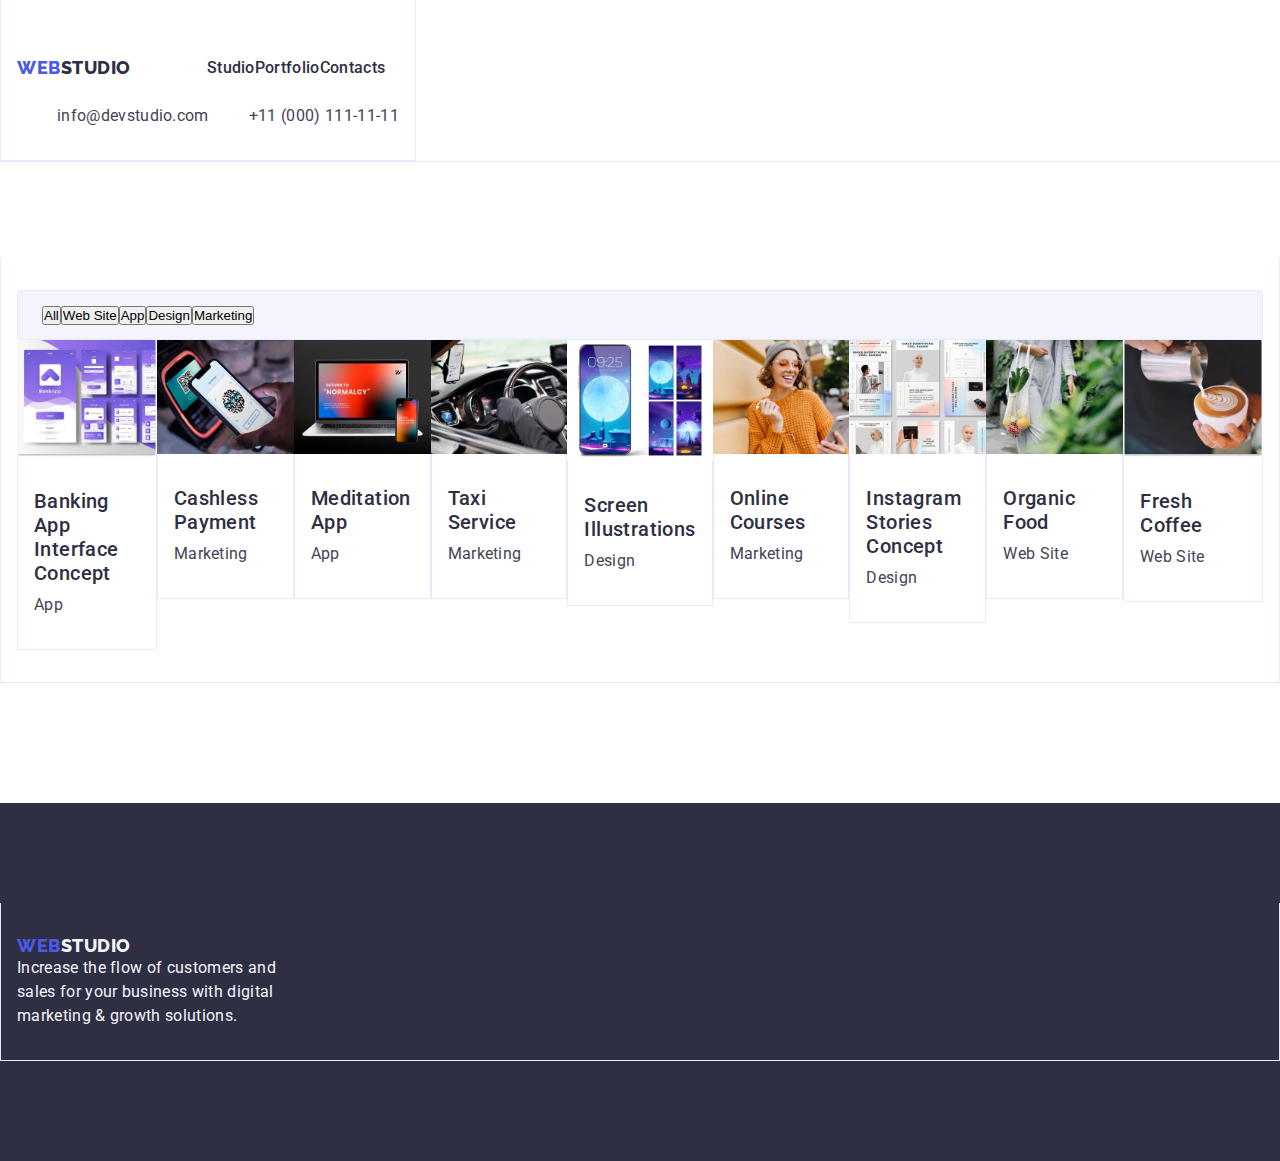
==== commit b47b7dcd: "update html" ====
--- a/portfolio.html
+++ b/portfolio.html
@@ -11,7 +11,7 @@
       rel="stylesheet">
     <link rel="stylesheet" href="./css/styles.css">
 </head>
-<body> 
+<body class="body-container"> 
 <header class="page-header">
   <div class="portfolio-container">
     <nav class="page-navigation">
--- a/css/styles.css
+++ b/css/styles.css
@@ -54,7 +54,7 @@
   color: var(--color-iris);
   display: flex;
   align-items: center;
-  /* column-gap: 76px; */
+  margin-right: auto;
 }
 
 .hero-tittle {
@@ -65,29 +65,19 @@
   text-align: center;
   letter-spacing: 0.02em;
   color: var(--color-white);
-  padding-bottom: 48px;
-}
+  max-width: 496px;
+  margin-left: auto;
+  margin-right: auto;
+  margin-bottom: 48px;
+}
+
+font-size: 56px;
+line-height: 1.07;
+text-align: center;
+letter-spacing: 0.02em;
+color:var(--color-white);
 
 .modal-open-btn
-
-.description-title {
-  font-weight: 500;
-  font-size: 20px;
-  line-height: 1.2;
-  letter-spacing: 0.02em;
-  color: var(--color-navy-blue-modal);
-  background-color: var(--main-text-color);
-  margin-bottom: 8px;
-}
-
-.description-text {
-  font-family: "Roboto", sans-serif;
-  font-size: 16px;
-  line-height: 1.5;
-  letter-spacing: 0.02em;
-  color: var(--color-slate);
-  background-color: var(--color-white, #FFFFFF);
-}
 
   /* ADDRESS*/
 
@@ -129,6 +119,7 @@
 
 .link {
   text-decoration: none;
+  color: inherit;
 }
 
 .list {
@@ -179,19 +170,11 @@
   color: #404bbf;
 }
 
-.contact-link:hover,
-.contact-link:focus {
-  color: #404bbf;
-}
-
-.contact {
-  font-style: normal;
-  margin-left: auto;
-}
-
 .contact-item {
   font-style: normal;
   font-weight: 400;
+  line-height: 1.5;
+  letter-spacing: 0.02em;
   color: var(--color-slate);
   display: flex;
 }
@@ -207,10 +190,27 @@
   margin-left: auto;
   display: flex;
   padding-left: 40px;
- }
+}
+
+.contact-link:hover,
+.contact-link:focus {
+  color: #404bbf;
+}
+
+.contact {
+  font-style: normal;
+  margin-left: auto;
+}
+
+.body-container {
+  font-family: "Roboto", sans-serif;
+  color: var(--color-slate);
+  background-color: var(--color-white);
+}
 
  /* HERO SECTION*/
 .hero {
+  padding: 188px 0;
   background-color: var(--color-navy-blue-modal);
 }
 
@@ -221,13 +221,12 @@
 .modal-open-btn {
   font-family: "Roboto" sans-serif;
   background-color: var(--color-iris);
-  color: var(--main-bagt-color);
+  color: var(--color-white);
   font-weight: 500;
   font-size: 16px;
   line-height: 1.5;
   letter-spacing: 0.04em;
   cursor: pointer;
-  color: var(--main-bagt-color);
   display: block;
   min-width: 169px;
   height: 56px;
@@ -244,6 +243,26 @@
 
 
 /* FIRST SECTION */
+
+.description-text {
+  font-family: "Roboto", sans-serif;
+  font-size: 16px;
+  line-height: 1.5;
+  letter-spacing: 0.02em;
+  color: var(--color-slate);
+  background-color: var(--color-white, #FFFFFF);
+}
+
+.description-title {
+  font-weight: 500;
+  font-size: 20px;
+  line-height: 1.2;
+  letter-spacing: 0.02em;
+  color: var(--color-navy-blue-modal);
+  background-color: var(--main-text-color);
+  margin-bottom: 8px;
+}
+
 .hidden-title {
   padding: 120px 0;
 }
@@ -270,8 +289,7 @@
   letter-spacing: 0.03em;
   text-transform: uppercase;
   color: var(--color-iris);
-  display: inline-block;
-  margin-bottom: 16px;
+  margin-right: 76px;
 }
 
 .logo-part-dark {
@@ -284,6 +302,16 @@
 }
 
 /*SECOND SECTION*/
+
+.gallery-list {
+ font-size: 36px;
+ line-height: 1.11;
+ text-align: center;
+ letter-spacing: 0.02em;
+ text-transform: capitalize;
+ color: var(--color-grey);
+ margin-bottom: 72px;
+}
 
 .our-services-section {
  background-color: var(--color-cloud);
@@ -304,8 +332,6 @@
   text-align: center;
   text-transform: capitalize;
   color: var(--color-navy-blue-modal);
-  display: flex;
-  gap: 24px;
   margin-bottom: 72px;    
 }
 
@@ -343,6 +369,11 @@
  border-radius: 0px 0px 4px 4px;
 }
 
+.img-container {
+  padding: 32px 16px;
+  text-align: center;
+}
+
 .card {
   background-color: var(--color-white);
 }
@@ -379,6 +410,12 @@
 
 .portfolio-page {
 padding: 96px 0 120px;
+}
+
+.portfolio-container {
+  padding: 32px 16px;
+  border: 1px solid var(--color-cornflower);
+  border-top: none;
 }
 
 .filter-button-list {
@@ -406,11 +443,30 @@
   border: 1px solid transparent;}
 
 .button-list-item {
-  display: flex;
-  justify-content: center;
-  gap: 24px;
-  width: calc((100% - 48px) / 3);
-}
+  font-family: "Roboto" sans-serif;
+  background-color: var(--color-iris);
+  color: var(--main-bagt-color);
+  font-weight: 500;
+  font-size: 16px;
+  line-height: 1.5;
+  letter-spacing: 0.04em;
+  cursor: pointer;
+  color: var(--main-bagt-color);
+  display: block;
+  min-width: 169px;
+  height: 56px;
+  border: none;
+  border-radius: 4px;
+  margin-left: auto;
+  margin-right: auto;
+}
+
+.button-list-item:hover {
+  background-color: var(--color-ocean);
+}
+
+.button-list-item:focus {
+  background-color: var(--color-ocean);}
 
 .project-list {
 width: calc((100% - 48px) / 3);
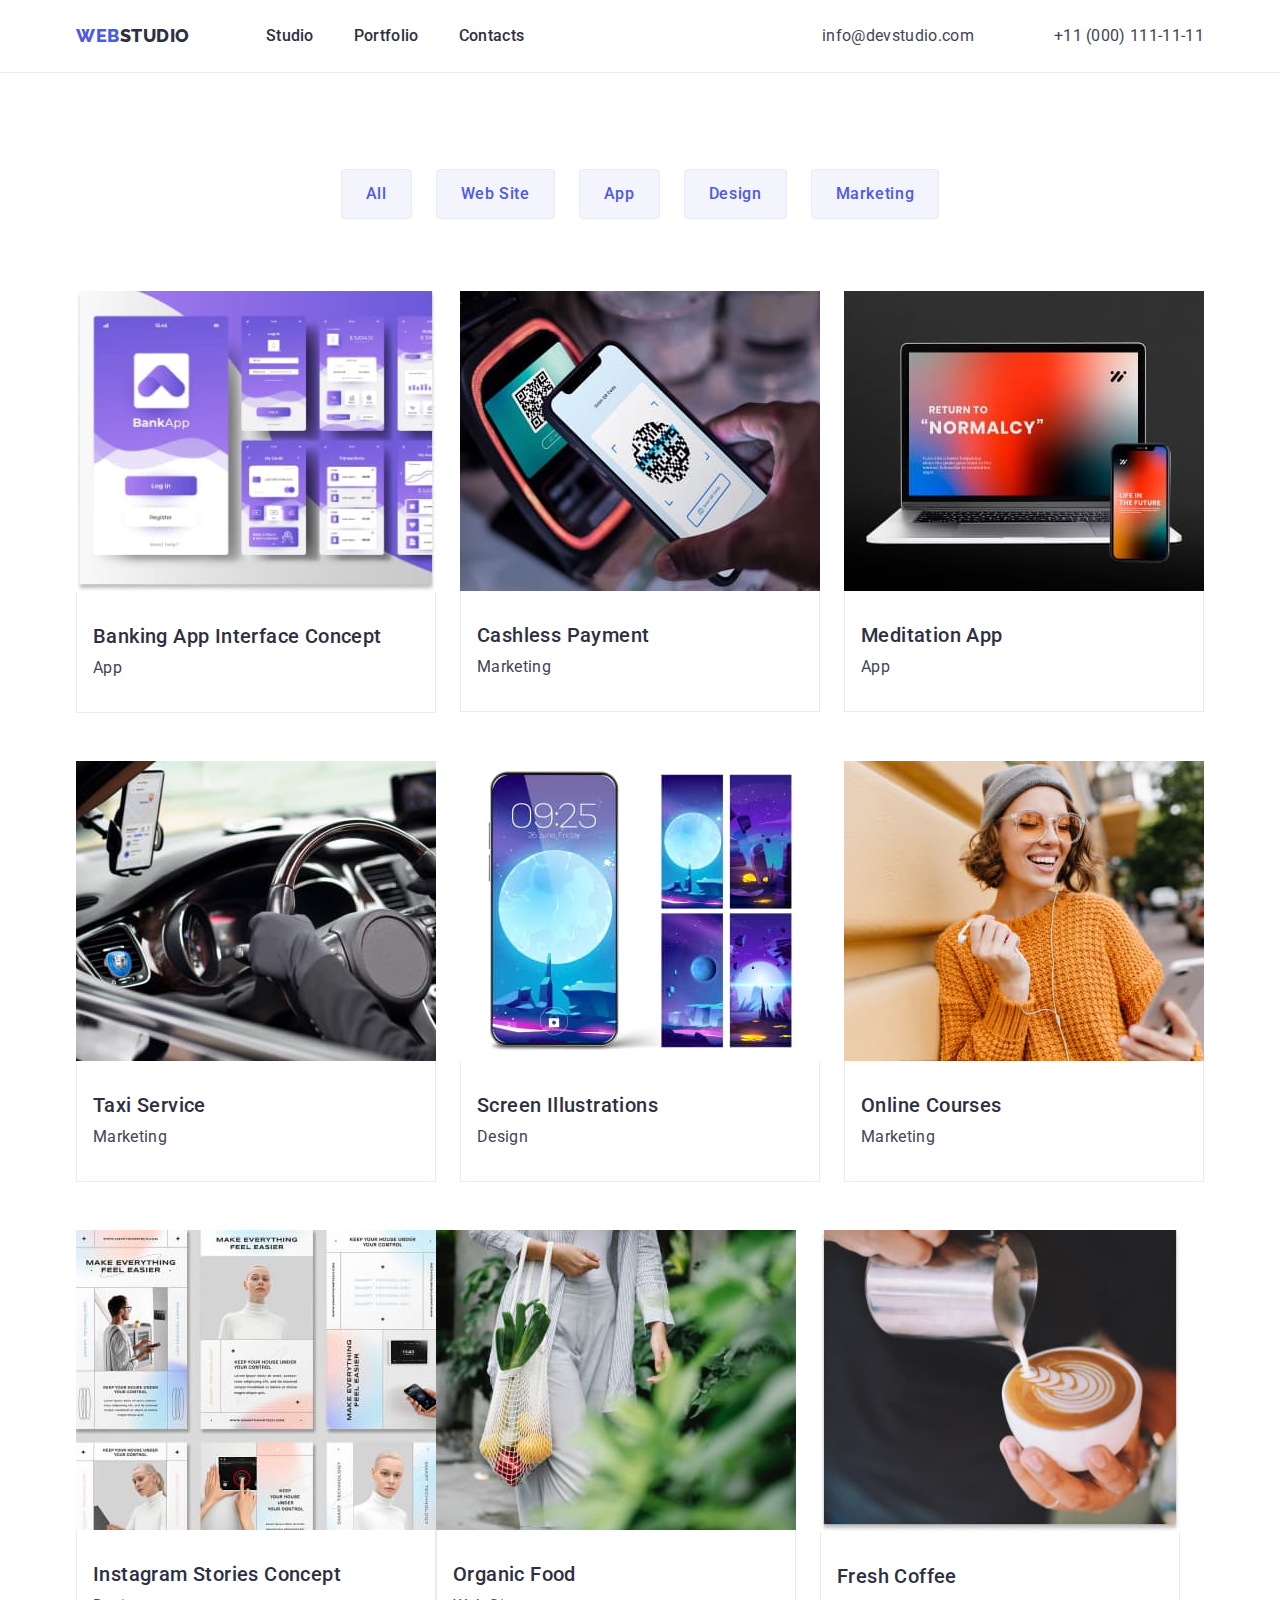
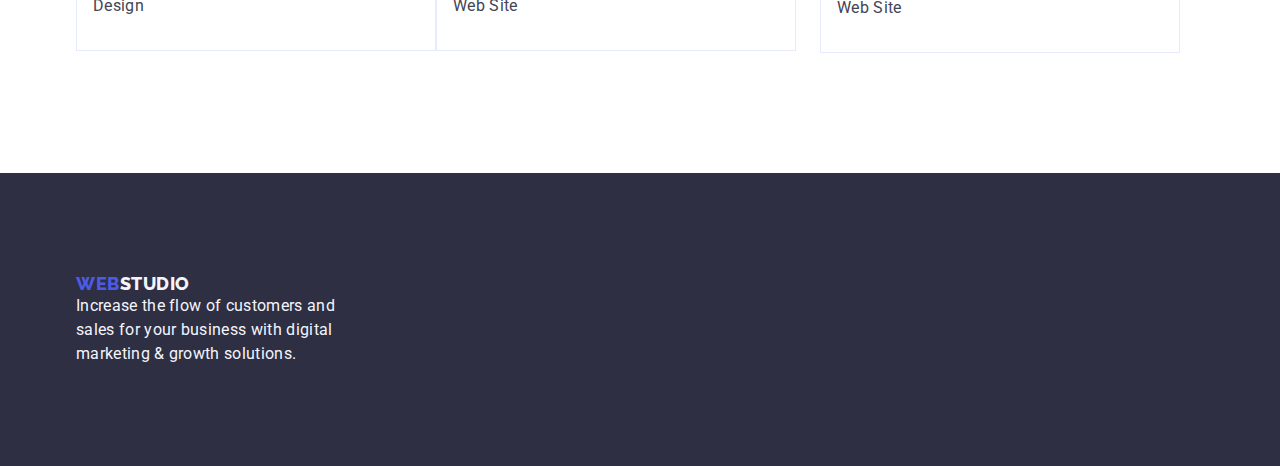
==== commit a2fe1150: "update html" ====
--- a/portfolio.html
+++ b/portfolio.html
@@ -13,17 +13,17 @@
 </head>
 <body class="body-container"> 
 <header class="page-header">
-  <div class="portfolio-container">
+  <div class="container page-header-container">
     <nav class="page-navigation">
       <a href="./index.html" class="logo link">Web<span class="logo-part-dark">Studio</span></a>
-      <ul class="portfolio-menu list">
-        <li class="portfolio-menu-item">
+      <ul class="menu list">
+        <li class="menu-item">
           <a class="menu-link link" href="./index.html">Studio</a>
         </li>
-        <li class="portfolio-menu-item">
+        <li class="menu-item">
           <a class="menu-link link" href="./portfolio.html">Portfolio</a>
         </li>
-        <li class="portfolio-menu-item">
+        <li class="menu-item">
           <a class="menu-link link" href="">Contacts</a>
         </li>
       </ul>
@@ -42,7 +42,7 @@
 </header>
   <main>
     <section class="portfolio-page">
-      <div class="portfolio-container">
+      <div class="content container">
 <h1 hidden>Our Projects></h1>
 <ul class="filter-button-list list">
   <li class="button-list-item">
@@ -156,7 +156,7 @@
     </section>
   </main>
     <footer class="page-footer">
-      <div class="portfolio-container">
+      <div class="container">
         <a href="./index.html" class="logo link">Web<span class="logo-part-light">Studio</span></a>
         <p class="footer-text">Increase the flow of customers and sales for your business with digital marketing & growth
           solutions.
--- a/css/styles.css
+++ b/css/styles.css
@@ -23,9 +23,9 @@
 }
 
 .container {
-  padding: 32px 16px;
-  text-align: center;
-  outline: 2px solid tomato;
+  width: 1158px;
+  padding: 0 15px;
+  margin: 0 auto;
 }
 
 img,
@@ -33,7 +33,7 @@
   display: block;
 }
 
-section {
+.section {
   padding-top: 120px;
   padding-bottom: 120px;
 }
@@ -71,13 +71,21 @@
   margin-bottom: 48px;
 }
 
-font-size: 56px;
-line-height: 1.07;
-text-align: center;
-letter-spacing: 0.02em;
-color:var(--color-white);
-
-.modal-open-btn
+.modal-open-btn {
+  font-family: "Roboto", sans-serif;
+  font-weight: 500;
+  font-size: 16px;
+  line-height: 1.5;
+  display: block;
+  align-items: center;
+  letter-spacing: 0.04em;
+  color: #ffffff;
+  min-width: 169px;
+  padding: 16px 32px;
+  background: #4d5ae5;
+  border-radius: 4px;
+  margin: 48px auto 0 auto;
+}
 
   /* ADDRESS*/
 
@@ -277,7 +285,7 @@
 }
 
 .advantages-list-item {
-  flex-basis: calc((100%-72px)/4);
+  flex-basis: calc(100%-72px)/4);
 }
 
 .logo {
@@ -408,18 +416,26 @@
 
 /* Portfolio Page */
 
+/*
+.portfolio-content {}*/
+
+.portfolio-container {
+padding: 32px 16px;
+  border: 1px solid var(--color-cornflower);
+  border-top: none;
+}
+
 .portfolio-page {
 padding: 96px 0 120px;
 }
 
-.portfolio-container {
-  padding: 32px 16px;
-  border: 1px solid var(--color-cornflower);
-  border-top: none;
-}
-
 .filter-button-list {
-  font-family: "Roboto", sans-serif;
+margin-bottom: 72px;
+  display: flex;
+  justify-content: center;
+  gap: 24px;
+}
+ /* font-family: "Roboto", sans-serif;
   font-weight: 500;
   font-size: 16px;
   line-height: 1.5;
@@ -429,10 +445,10 @@
   cursor: pointer;
   padding: 12px 24px;
   border: 1px solid var(--color-cornflower);
-  border-radius: 4px;
-}
-
-.filter-button-list:hover {
+  border-radius: 4px;*/
+
+
+/*.filter-button-list:hover {
   color: var(--main-bagt-color);
   background-color: var(--color-ocean);
   border: 1px solid transparent;
@@ -440,10 +456,13 @@
 .filter-button-list:focus {
   color: var(--main-bagt-color);
   background-color: var(--color-ocean);
-  border: 1px solid transparent;}
+  border: 1px solid transparent;}*/
 
 .button-list-item {
-  font-family: "Roboto" sans-serif;
+  display: flex;
+    justify-content: center;
+    gap: 24px;
+/*font-family: "Roboto" sans-serif;
   background-color: var(--color-iris);
   color: var(--main-bagt-color);
   font-weight: 500;
@@ -458,7 +477,8 @@
   border: none;
   border-radius: 4px;
   margin-left: auto;
-  margin-right: auto;
+  margin-right: auto;*/
+  
 }
 
 .button-list-item:hover {
@@ -469,17 +489,36 @@
   background-color: var(--color-ocean);}
 
 .project-list {
-width: calc((100% - 48px) / 3);
-}
+  width: calc((100% - 48px) / 3);
+  margin-right: 24px;
+  margin-bottom: 48px;
+  display: flex;
+  flex-wrap: wrap;
+}
+
+.project-list:nth-last-child(-n+3){margin-bottom: 0;}
+.project-list:nth-child(3n){margin-right: 0;}
 
 .projects-card-list {
 color: var(--color-grey, );
 background-color: var(--color-white);
 border-radius: 0px 0px 4px 4px;
+flex-wrap: wrap;
 }
 
 .filter-button {
   font-family: "Roboto", sans-serif;
+    font-weight: 500;
+    font-size: 16px;
+    line-height: 1.5;
+    letter-spacing: 0.04em;
+    color: var(--color-iris);
+    background-color: var(--color-cloud);
+    cursor: pointer;
+    padding: 12px 24px;
+    border: 1px solid var(--color-cornflower);
+    border-radius: 4px;
+ /* font-family: "Roboto", sans-serif;
   font-weight: 500;
   font-size: 16px;
   line-height: 1.5;
@@ -492,7 +531,7 @@
   align-items: center;
   text-align: center;
   border: 1px solid #E7E9FC;
-  border-radius: 4px;
+  border-radius: 4px;*/
 }
 
 .filter-button:hover,
@@ -502,6 +541,6 @@
   border: 1px solid transparent;
 }
  /* Є ПИТАННЯ*/
-.list-link {
+/*.list-link {
   flex-basis: calc((100% - 3 * 24px) / 4);
-}+}*/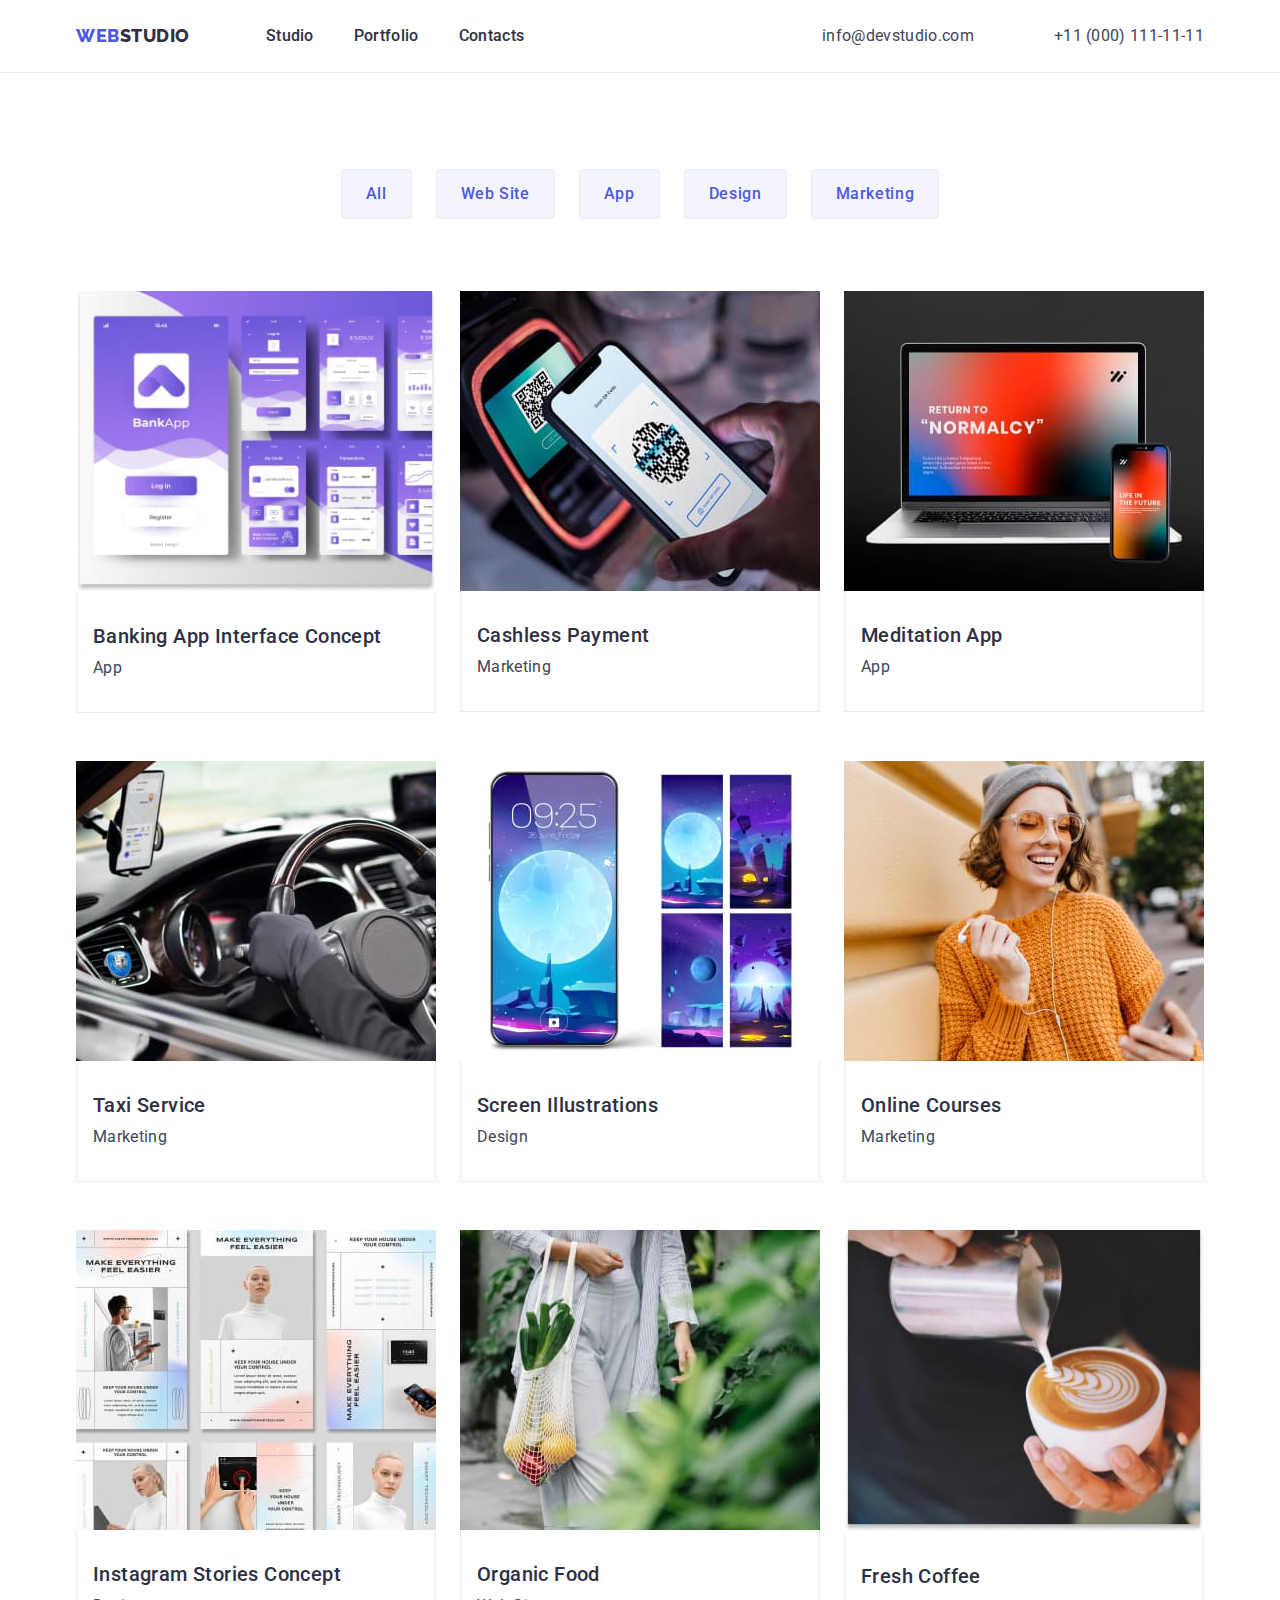
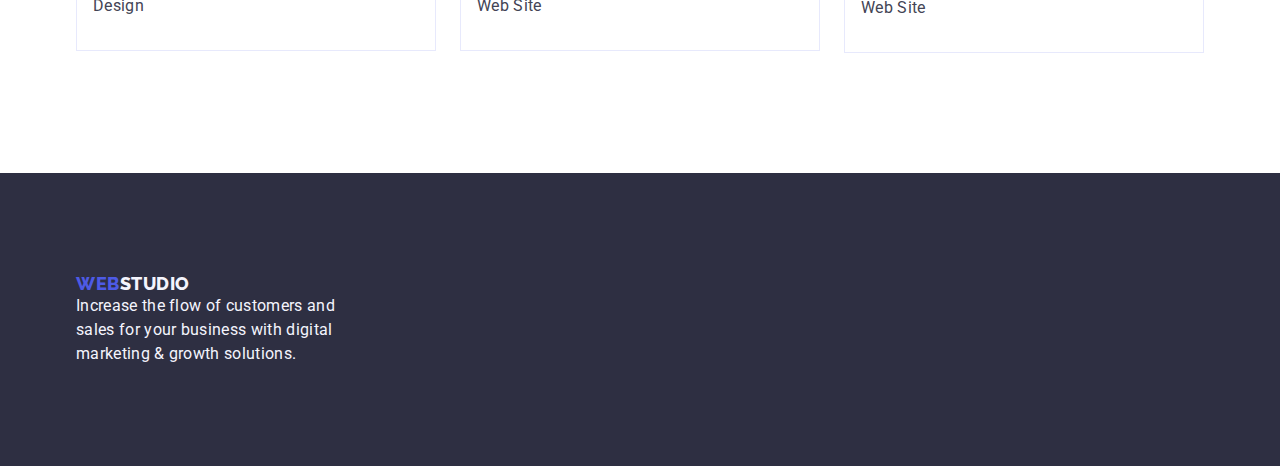
==== commit 7d1040e1: "update html" ====
--- a/portfolio.html
+++ b/portfolio.html
@@ -121,7 +121,7 @@
         </div>
     </a>
   </li>
-  <li>
+  <li class="project-list">
     <a class="project-link link"><img class="images" src="./images/row3/instagram-stories-concept.jpg"
         alt="Instagram posts with pictures of people in white." width="360" height="300">
         <div class="portfolio-container">
--- a/css/styles.css
+++ b/css/styles.css
@@ -492,8 +492,6 @@
   width: calc((100% - 48px) / 3);
   margin-right: 24px;
   margin-bottom: 48px;
-  display: flex;
-  flex-wrap: wrap;
 }
 
 .project-list:nth-last-child(-n+3){margin-bottom: 0;}
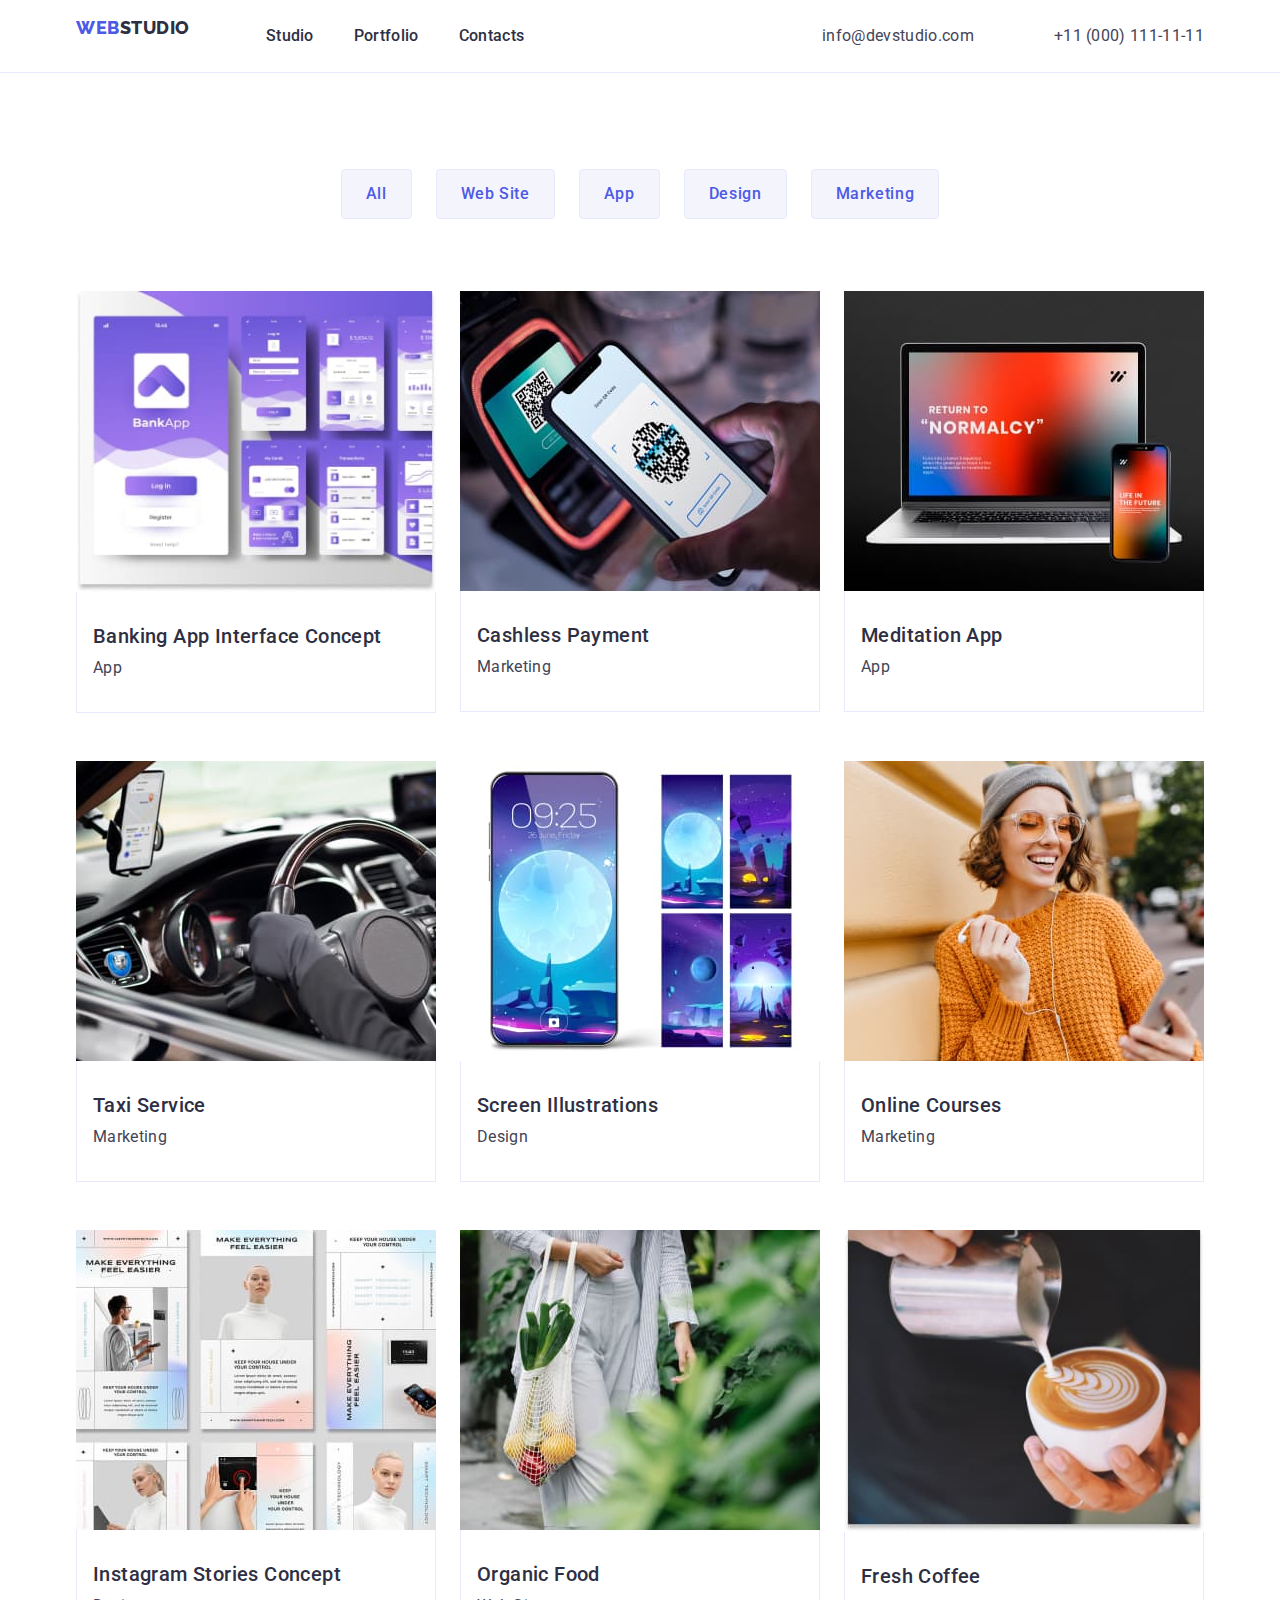
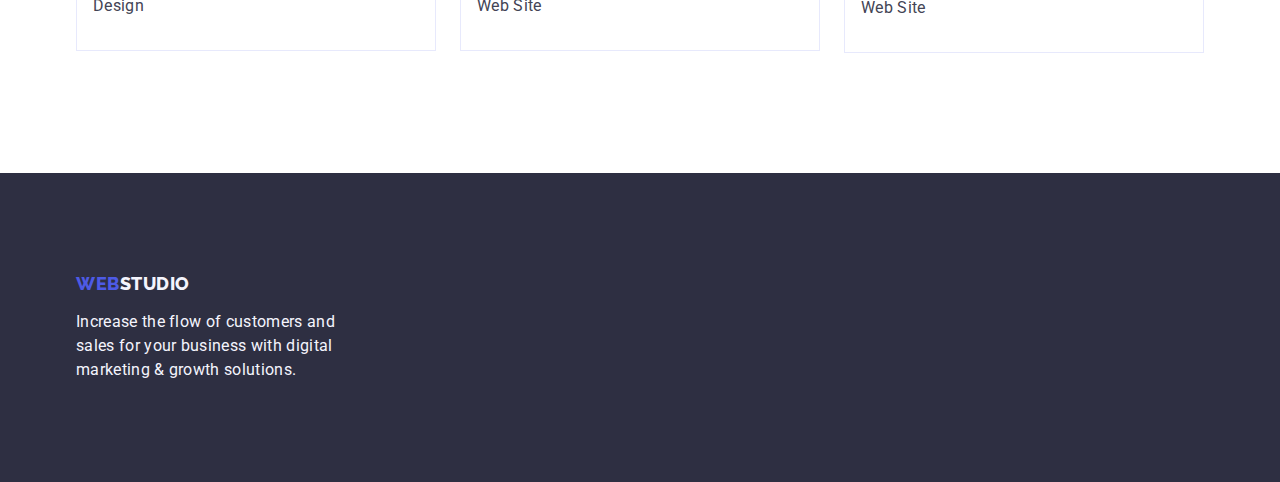
==== commit 8faafc1d: "update" ====
--- a/portfolio.html
+++ b/portfolio.html
@@ -9,6 +9,7 @@
     <link rel="preconnect" href="https://fonts.gstatic.com" crossorigin>
     <link href="https://fonts.googleapis.com/css2?family=Raleway:wght@800&family=Roboto:wght@400;500;700;900&display=swap"
       rel="stylesheet">
+     <link rel="stylesheet" href="https://cdnjs.cloudflare.com/ajax/libs/modern-normalize/2.0.0/modern-normalize.min.css">
     <link rel="stylesheet" href="./css/styles.css">
 </head>
 <body class="body-container"> 
--- a/css/styles.css
+++ b/css/styles.css
@@ -285,7 +285,9 @@
 }
 
 .advantages-list-item {
-  flex-basis: calc(100%-72px)/4);
+
+  flex-basis: calc((100% - 72px) / 4);
+
 }
 
 .logo {
@@ -298,6 +300,8 @@
   text-transform: uppercase;
   color: var(--color-iris);
   margin-right: 76px;
+  margin-bottom: 16px;
+  display: inline-block;
 }
 
 .logo-part-dark {
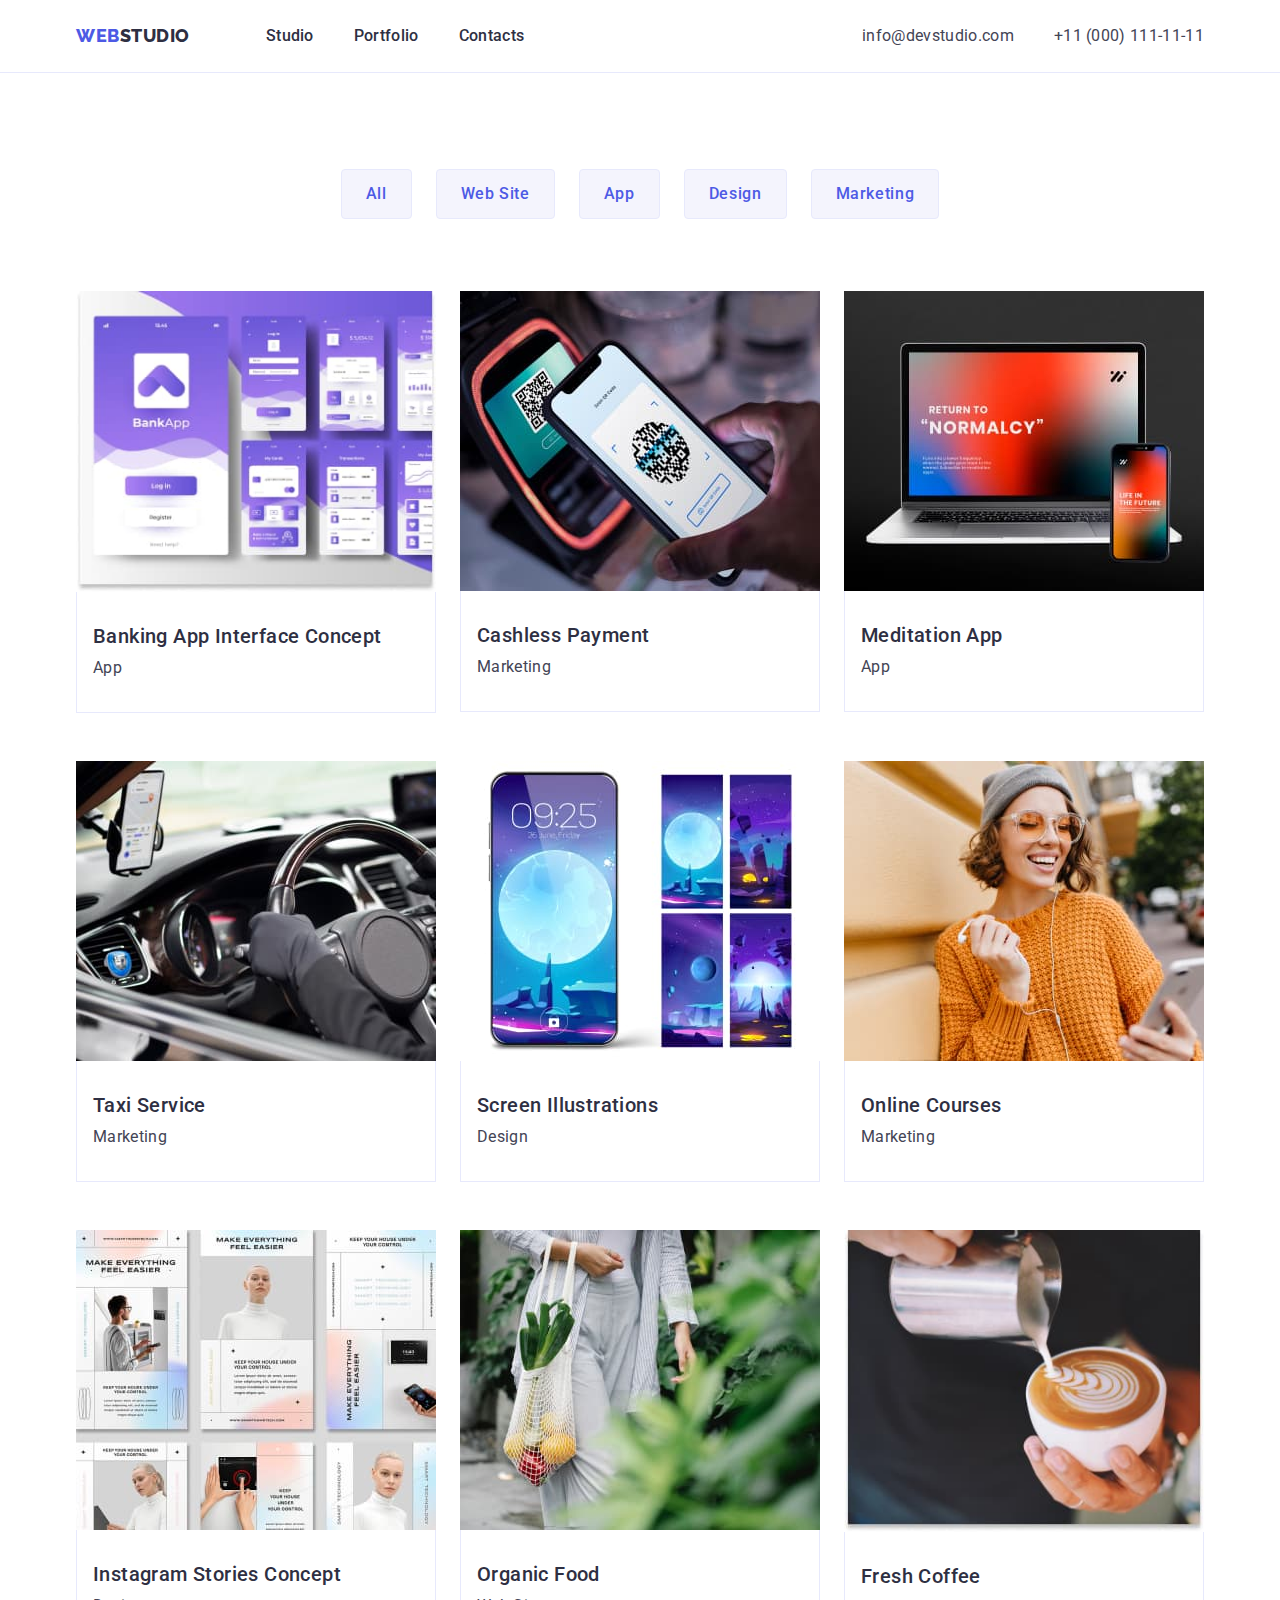
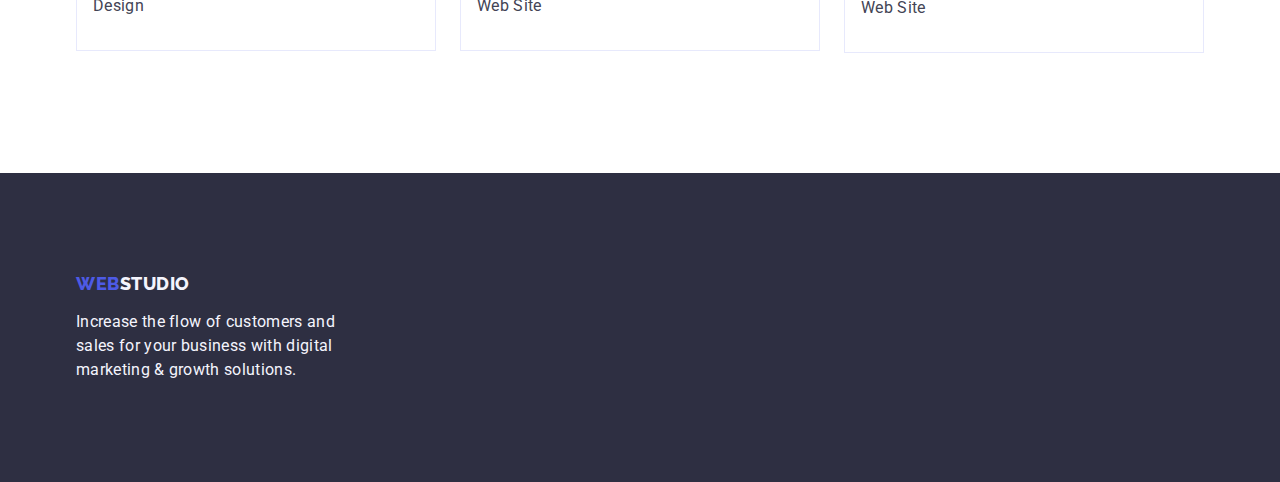
==== commit cf07d2bb: "update html" ====
--- a/portfolio.html
+++ b/portfolio.html
@@ -16,7 +16,7 @@
 <header class="page-header">
   <div class="container page-header-container">
     <nav class="page-navigation">
-      <a href="./index.html" class="logo link">Web<span class="logo-part-dark">Studio</span></a>
+      <a href="./index.html" class="header-logo link">Web<span class="logo-part-dark">Studio</span></a>
       <ul class="menu list">
         <li class="menu-item">
           <a class="menu-link link" href="./index.html">Studio</a>
@@ -158,7 +158,7 @@
   </main>
     <footer class="page-footer">
       <div class="container">
-        <a href="./index.html" class="logo link">Web<span class="logo-part-light">Studio</span></a>
+        <a href="./index.html" class="footer-logo link">Web<span class="logo-part-light">Studio</span></a>
         <p class="footer-text">Increase the flow of customers and sales for your business with digital marketing & growth
           solutions.
         </p>
--- a/css/styles.css
+++ b/css/styles.css
@@ -43,7 +43,6 @@
 .page-header-container {
   display: flex;
   align-items: center;
-  margin: 0, auto;
 }
 
 .page-navigation {
@@ -55,36 +54,6 @@
   display: flex;
   align-items: center;
   margin-right: auto;
-}
-
-.hero-tittle {
-  font-family: "Roboto", sans-serif;
-  font-weight: 700;
-  font-size: 56px;
-  line-height: 1.07;
-  text-align: center;
-  letter-spacing: 0.02em;
-  color: var(--color-white);
-  max-width: 496px;
-  margin-left: auto;
-  margin-right: auto;
-  margin-bottom: 48px;
-}
-
-.modal-open-btn {
-  font-family: "Roboto", sans-serif;
-  font-weight: 500;
-  font-size: 16px;
-  line-height: 1.5;
-  display: block;
-  align-items: center;
-  letter-spacing: 0.04em;
-  color: #ffffff;
-  min-width: 169px;
-  padding: 16px 32px;
-  background: #4d5ae5;
-  border-radius: 4px;
-  margin: 48px auto 0 auto;
 }
 
   /* ADDRESS*/
@@ -197,7 +166,6 @@
   color: #434455;
   margin-left: auto;
   display: flex;
-  padding-left: 40px;
 }
 
 .contact-link:hover,
@@ -217,17 +185,23 @@
 }
 
  /* HERO SECTION*/
-.hero {
-  padding: 188px 0;
-  background-color: var(--color-navy-blue-modal);
-}
-
-.logo-header-light {
-  color: var(--color-navy-blue);
+
+ .hero-tittle {
+  font-family: "Roboto", sans-serif;
+  font-weight: 700;
+  font-size: 56px;
+  line-height: 1.07;
+  text-align: center;
+  letter-spacing: 0.02em;
+  color: var(--color-white);
+  max-width: 496px;
+  margin-left: auto;
+  margin-right: auto;
+  margin-bottom: 48px;
  }
 
-.modal-open-btn {
-  font-family: "Roboto" sans-serif;
+ .modal-open-btn {
+  font-family: "Roboto", sans-serif;
   background-color: var(--color-iris);
   color: var(--color-white);
   font-weight: 500;
@@ -242,14 +216,21 @@
   border-radius: 4px;
   margin-left: auto;
   margin-right: auto;
-}
-
-.modal-open-btn:hover,
-.modal-open-btn:focus {
-  background-color: var(--color-ocean);
-}
-
-
+ }
+
+.hero {
+  padding: 188px 0;
+  background-color: var(--color-navy-blue-modal);
+}
+
+.logo-header-light {
+  color: var(--color-navy-blue);
+ }
+
+ .modal-open-btn:hover,
+ .modal-open-btn:focus {
+   background-color: var(--color-ocean);
+ }
 /* FIRST SECTION */
 
 .description-text {
@@ -290,7 +271,7 @@
 
 }
 
-.logo {
+.header-logo {
   font-family: "Raleway", sans-serif;
   font-style: normal;
   font-weight: 800;
@@ -299,11 +280,22 @@
   letter-spacing: 0.03em;
   text-transform: uppercase;
   color: var(--color-iris);
+  display: inline-block;
   margin-right: 76px;
+}
+
+.footer-logo{
+  font-family: "Raleway", sans-serif;
+  font-style: normal;
+  font-weight: 800;
+  font-size: 18px;
+  line-height: 1.17;
+  letter-spacing: 0.03em;
+  text-transform: uppercase;
+  color: var(--color-iris);
   margin-bottom: 16px;
   display: inline-block;
 }
-
 .logo-part-dark {
   color: var(--color-navy-blue);
 }
@@ -326,8 +318,9 @@
 }
 
 .our-services-section {
- background-color: var(--color-cloud);
+ background-color: var(--color-white);
  padding: 120px 0;
+ padding-top: 0px;
 }
 
 .our-services-list {
@@ -364,13 +357,11 @@
 
 .our-team-list {
  color: var(--color-grey, );
- background-color: var(--color-white);
  font-size: 36px;
  line-height: 1.11;
  text-align: center;
  letter-spacing: 0.02em;
  text-transform: capitalize;
- margin-bottom: 72px;
  display: flex;
  gap: 24px;
 }
@@ -424,17 +415,17 @@
 .portfolio-content {}*/
 
 .portfolio-container {
-padding: 32px 16px;
+  padding: 32px 16px;
   border: 1px solid var(--color-cornflower);
   border-top: none;
 }
 
 .portfolio-page {
-padding: 96px 0 120px;
+ padding: 96px 0 120px;
 }
 
 .filter-button-list {
-margin-bottom: 72px;
+  margin-bottom: 72px;
   display: flex;
   justify-content: center;
   gap: 24px;
@@ -494,8 +485,6 @@
 
 .project-list {
   width: calc((100% - 48px) / 3);
-  margin-right: 24px;
-  margin-bottom: 48px;
 }
 
 .project-list:nth-last-child(-n+3){margin-bottom: 0;}
@@ -506,6 +495,7 @@
 background-color: var(--color-white);
 border-radius: 0px 0px 4px 4px;
 flex-wrap: wrap;
+gap: 48px 24px;
 }
 
 .filter-button {
